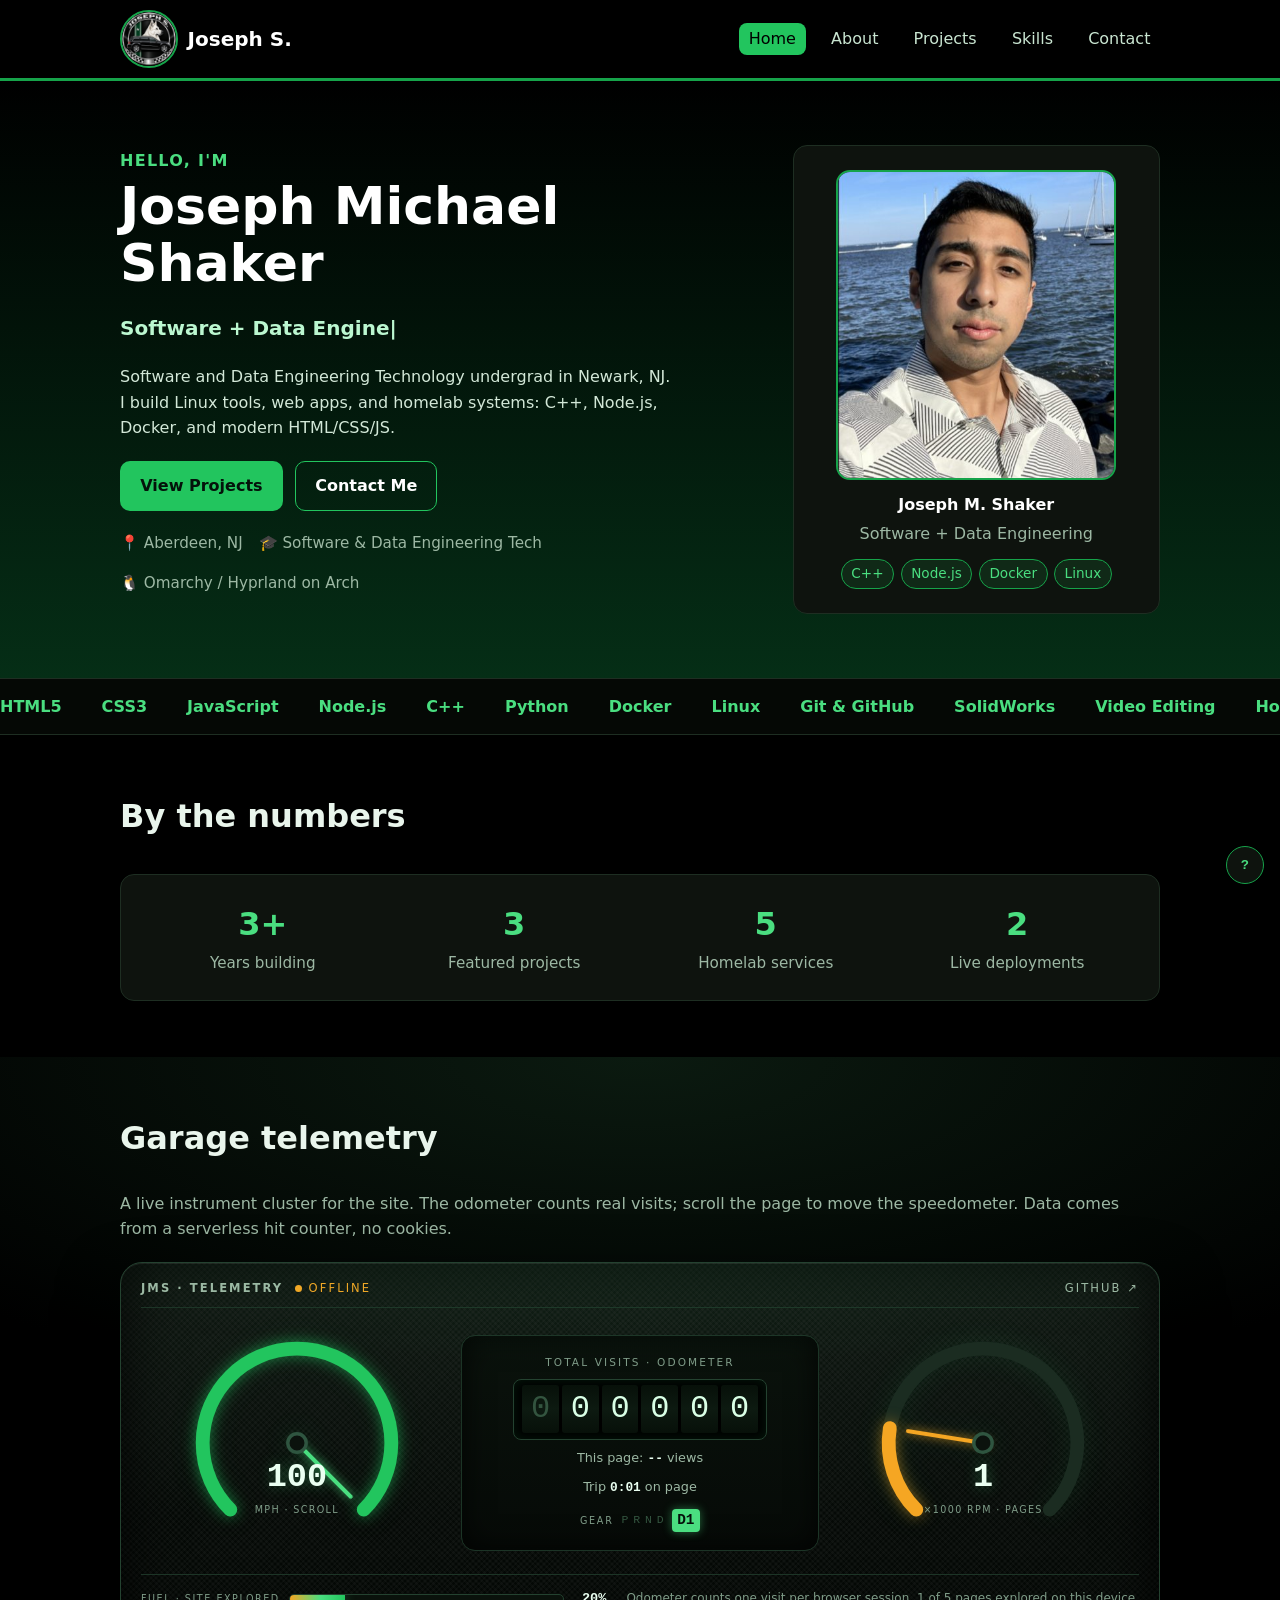
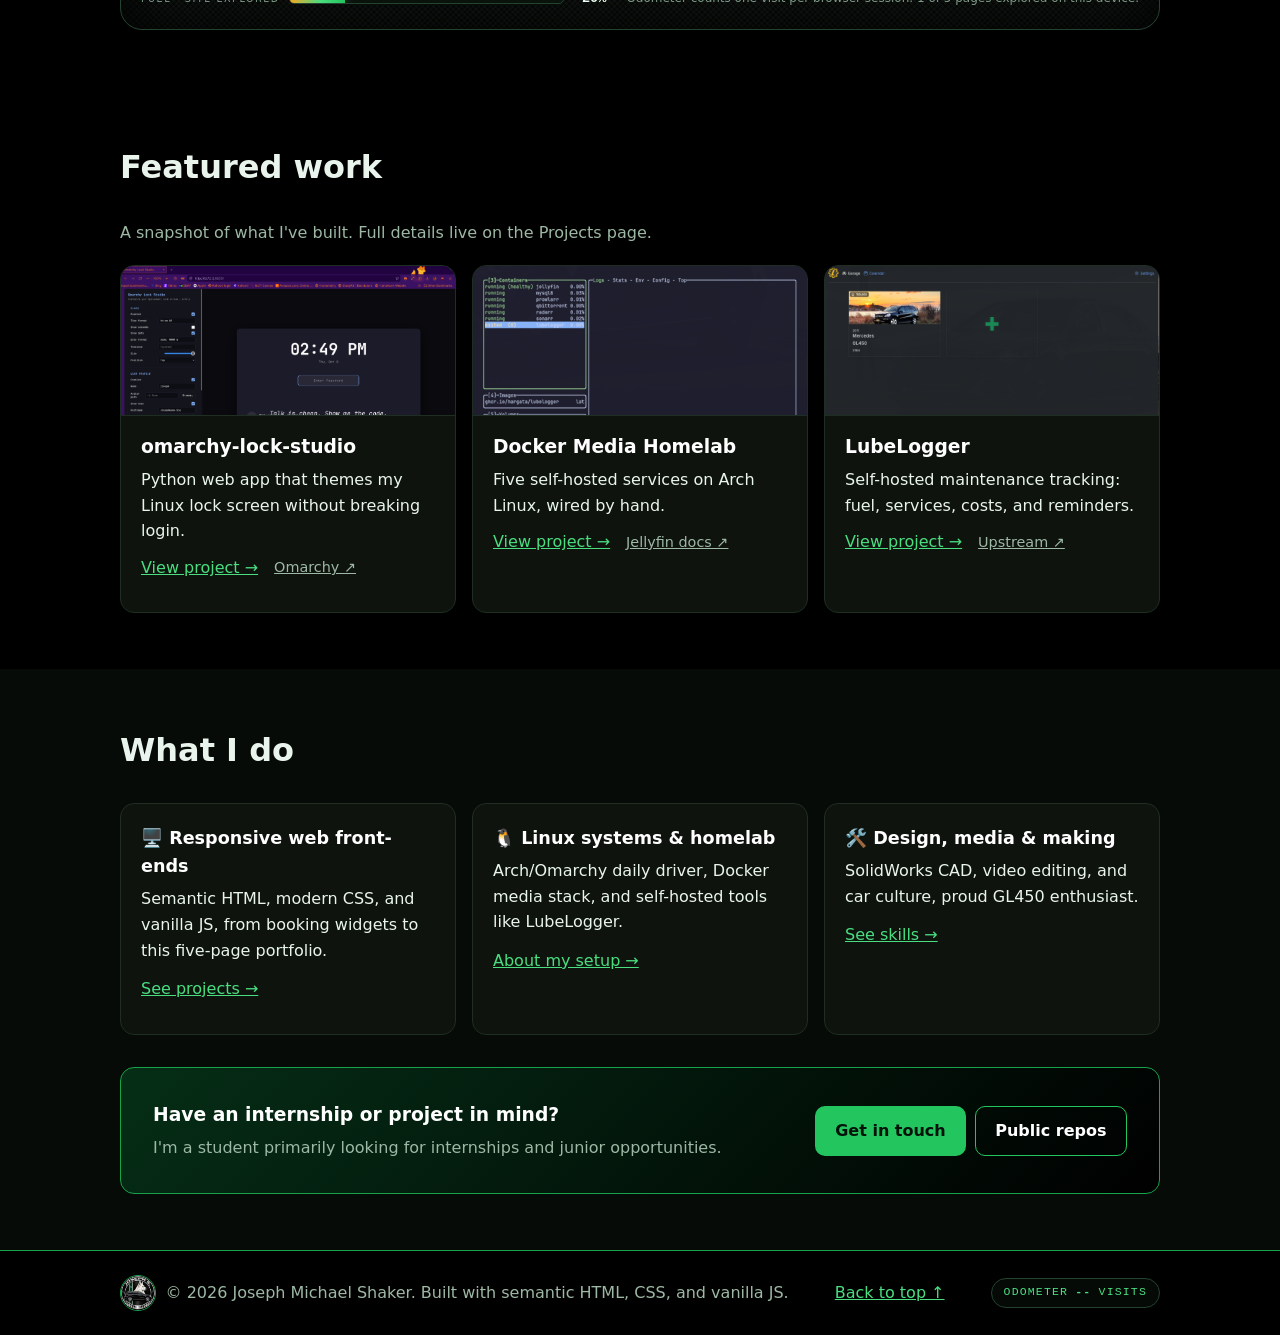
==== index.html @ 57117387 "Add car-style visit telemetry, social cards, and real project links" ====
<!DOCTYPE html>
<html lang="en">
<head>
  <meta charset="UTF-8" />
  <meta name="viewport" content="width=device-width, initial-scale=1.0" />
  <meta name="description" content="Joseph Michael Shaker, Software and Data Engineering Technology student. Portfolio of projects, skills, and experience." />
  <title>Joseph Michael Shaker | Software & Data Engineering</title>
  <link rel="icon" href="assets/logo.png" />
  <link rel="canonical" href="https://fiercejojo88862.github.io/Personal-Portfolio-Website/" />
  <meta name="theme-color" content="#000000" />
  <meta property="og:type" content="website" />
  <meta property="og:site_name" content="Joseph Michael Shaker" />
  <meta property="og:title" content="Joseph Michael Shaker | Software &amp; Data Engineering" />
  <meta property="og:description" content="Software and Data Engineering student in Newark, NJ building Linux tools, web apps, and Docker homelab systems." />
  <meta property="og:url" content="https://fiercejojo88862.github.io/Personal-Portfolio-Website/" />
  <meta property="og:image" content="https://fiercejojo88862.github.io/Personal-Portfolio-Website/assets/og-cover.png" />
  <meta property="og:image:width" content="1200" />
  <meta property="og:image:height" content="630" />
  <meta property="og:image:alt" content="Joseph Michael Shaker, Software and Data Engineering" />
  <meta name="twitter:card" content="summary_large_image" />
  <meta name="twitter:title" content="Joseph Michael Shaker | Software &amp; Data Engineering" />
  <meta name="twitter:description" content="Software and Data Engineering student in Newark, NJ building Linux tools, web apps, and Docker homelab systems." />
  <meta name="twitter:image" content="https://fiercejojo88862.github.io/Personal-Portfolio-Website/assets/og-cover.png" />
  <link rel="stylesheet" href="styles.css" />
  <script type="application/ld+json">
  {
    "@context": "https://schema.org",
    "@type": "Person",
    "name": "Joseph Michael Shaker",
    "url": "https://fiercejojo88862.github.io/Personal-Portfolio-Website/",
    "image": "https://fiercejojo88862.github.io/Personal-Portfolio-Website/assets/headshot.jpg",
    "jobTitle": "Software and Data Engineering Technology Student",
    "description": "Software and Data Engineering Technology undergraduate building Linux tools, web apps, and self-hosted systems.",
    "address": {"@type": "PostalAddress", "addressLocality": "Aberdeen", "addressRegion": "NJ", "addressCountry": "US"},
    "alumniOf": {"@type": "CollegeOrUniversity", "name": "New Jersey Institute of Technology"},
    "knowsAbout": ["C++", "Python", "Node.js", "Docker", "Linux", "HTML", "CSS", "JavaScript", "SolidWorks"],
    "sameAs": [
      "https://github.com/Fiercejojo88862",
      "https://www.linkedin.com/in/joseph-shaker-548a49247"
    ]
  }
  </script>
</head>
<body id="top" data-page="home">
  <a class="skip-link" href="#main">Skip to main content</a>

  <header class="site-header">
    <div class="container header-inner">
      <a class="brand" href="index.html" aria-label="Joseph Shaker home"><img class="logo" src="assets/logo.png" alt="Joseph S. logo" width="512" height="512" /><span>Joseph S.</span></a>
      <nav class="site-nav" id="site-nav" aria-label="Primary">
        <ul>
          <li><a href="index.html" class="nav-link active">Home</a></li>
          <li><a href="about.html" class="nav-link">About</a></li>
          <li><a href="projects.html" class="nav-link">Projects</a></li>
          <li><a href="skills.html" class="nav-link">Skills</a></li>
          <li><a href="contact.html" class="nav-link">Contact</a></li>
        </ul>
      </nav>
      <button class="nav-toggle" id="nav-toggle" aria-expanded="false" aria-controls="site-nav" aria-label="Toggle navigation menu">
        <span></span><span></span><span></span>
      </button>
    </div>
  </header>

  <main id="main">
    <section id="home" class="hero" aria-labelledby="hero-heading">
      <div class="container hero-grid">
        <div class="hero-text">
          <p class="eyebrow">Hello, I'm</p>
          <h1 id="hero-heading">Joseph Michael Shaker</h1>
          <p class="subtitle"><span id="typed" aria-live="polite"></span><span class="caret" aria-hidden="true">|</span></p>
          <p class="lede">Software and Data Engineering Technology undergrad in Newark, NJ. I build Linux tools, web apps, and homelab systems: C++, Node.js, Docker, and modern HTML/CSS/JS.</p>
          <div class="hero-actions">
            <a class="btn btn-primary" href="projects.html">View Projects</a>
            <a class="btn btn-ghost" href="contact.html">Contact Me</a>
          </div>
          <ul class="hero-meta">
            <li>📍 Aberdeen, NJ</li>
            <li>🎓 Software &amp; Data Engineering Tech</li>
            <li>🐧 Omarchy / Hyprland on Arch</li>
          </ul>
        </div>
        <div class="hero-card" data-parallax="-0.05">
          <img class="headshot" data-scrub-scale src="assets/headshot.jpg" alt="Headshot photo of Joseph Michael Shaker" width="422" height="467" loading="eager" />
          <p class="hero-card-name">Joseph M. Shaker</p>
          <p class="hero-card-role">Software + Data Engineering</p>
          <div class="hero-card-tags">
            <span>C++</span><span>Node.js</span><span>Docker</span><span>Linux</span>
          </div>
        </div>
      </div>
    </section>

    <div class="ticker" aria-hidden="true">
      <div class="ticker-track">
        <span>HTML5</span><span>CSS3</span><span>JavaScript</span><span>Node.js</span><span>C++</span><span>Python</span><span>Docker</span><span>Linux</span><span>Git &amp; GitHub</span><span>SolidWorks</span><span>Video Editing</span><span>Homelab</span>
        <span>HTML5</span><span>CSS3</span><span>JavaScript</span><span>Node.js</span><span>C++</span><span>Python</span><span>Docker</span><span>Linux</span><span>Git &amp; GitHub</span><span>SolidWorks</span><span>Video Editing</span><span>Homelab</span>
      </div>
    </div>

    <section class="section" aria-labelledby="numbers-heading">
      <div class="container">
        <h2 id="numbers-heading">By the numbers</h2>
        <div class="stats-band">
          <div class="stat"><b data-count="3" data-suffix="+">3+</b><span>Years building</span></div>
          <div class="stat"><b data-count="3">3</b><span>Featured projects</span></div>
          <div class="stat"><b data-count="5">5</b><span>Homelab services</span></div>
          <div class="stat"><b data-count="2">2</b><span>Live deployments</span></div>
        </div>
      </div>
    </section>

    <section class="section telemetry-section" id="telemetry" aria-labelledby="telemetry-heading">
      <div class="container">
        <h2 id="telemetry-heading">Garage telemetry</h2>
        <p class="section-sub">A live instrument cluster for the site. The odometer counts real visits; scroll the page to move the speedometer. Data comes from a serverless hit counter, no cookies.</p>

        <div class="dash" role="group" aria-label="Site visit statistics">
          <div class="dash-head">
            <span class="dash-brand">JMS · TELEMETRY</span>
            <span class="dash-status" id="dash-status">LIVE</span>
            <a class="dash-link" href="https://github.com/Fiercejojo88862" rel="noopener">GitHub ↗</a>
          </div>

          <div class="dash-grid">
            <div class="gauge-box">
              <svg class="gauge" viewBox="0 0 200 200" aria-hidden="true" focusable="false">
                <path class="gauge-track" d="M42 158 A82 82 0 1 1 158 158" />
                <path class="gauge-fill" id="speed-fill" d="M42 158 A82 82 0 1 1 158 158" />
                <g class="gauge-needle" id="speed-needle">
                  <line x1="100" y1="104" x2="100" y2="34" />
                  <circle cx="100" cy="100" r="8" />
                </g>
              </svg>
              <div class="gauge-readout"><b id="speed-val">0</b><span>MPH · SCROLL</span></div>
            </div>

            <div class="odo-panel">
              <p class="odo-label">Total visits · odometer</p>
              <div class="odometer" id="odo-total" aria-live="polite" aria-atomic="true">
                <span class="odo-wheel"><span>0</span><span>1</span><span>2</span><span>3</span><span>4</span><span>5</span><span>6</span><span>7</span><span>8</span><span>9</span></span>
              </div>
              <p class="odo-sub">This page: <b id="odo-page">--</b> views</p>
              <p class="odo-sub">Trip <b id="dash-trip">0:00</b> on page</p>
              <div class="gear-box" aria-label="Current page gear">
                <span class="gear-label">GEAR</span>
                <span class="gear-track"><span>P</span><span>R</span><span>N</span><span>D</span></span>
                <b class="gear-value" id="dash-gear">D1</b>
              </div>
            </div>

            <div class="gauge-box">
              <svg class="gauge" viewBox="0 0 200 200" aria-hidden="true" focusable="false">
                <path class="gauge-track" d="M42 158 A82 82 0 1 1 158 158" />
                <path class="gauge-fill gauge-fill-amber" id="tach-fill" d="M42 158 A82 82 0 1 1 158 158" />
                <g class="gauge-needle gauge-needle-amber" id="tach-needle">
                  <line x1="100" y1="104" x2="100" y2="34" />
                  <circle cx="100" cy="100" r="8" />
                </g>
              </svg>
              <div class="gauge-readout"><b id="tach-val">1</b><span>×1000 RPM · PAGES</span></div>
            </div>
          </div>

          <div class="dash-foot">
            <div class="fuel">
              <span class="fuel-label">FUEL · SITE EXPLORED</span>
              <div class="fuel-track"><div class="fuel-bar" id="fuel-bar"></div></div>
              <b id="fuel-val">0%</b>
            </div>
            <p class="dash-note">Odometer counts one visit per browser session. <span id="dash-pages-seen">0</span> of 5 pages explored on this device.</p>
          </div>
        </div>
      </div>
    </section>

    <section class="section" aria-labelledby="featured-heading">
      <div class="container">
        <h2 id="featured-heading">Featured work</h2>
        <p class="section-sub">A snapshot of what I've built. Full details live on the Projects page.</p>
        <div class="feature-grid">
          <article class="feature-card">
            <img data-scrub-scale src="assets/lock-studio.png" alt="omarchy lock screen customizer app" loading="lazy" />
            <div>
              <h3>omarchy-lock-studio</h3>
              <p>Python web app that themes my Linux lock screen without breaking login.</p>
              <p class="card-links"><a href="project-lock-studio.html">View project →</a><a href="https://github.com/basecamp/omarchy" rel="noopener">Omarchy ↗</a></p>
            </div>
          </article>
          <article class="feature-card">
            <img data-scrub-scale src="assets/homelab.png" alt="Docker homelab containers dashboard" loading="lazy" />
            <div>
              <h3>Docker Media Homelab</h3>
              <p>Five self-hosted services on Arch Linux, wired by hand.</p>
              <p class="card-links"><a href="project-homelab.html">View project →</a><a href="https://jellyfin.org/docs/" rel="noopener">Jellyfin docs ↗</a></p>
            </div>
          </article>
          <article class="feature-card">
            <img data-scrub-scale src="assets/lubelogger.png" alt="LubeLogger garage with 2011 Mercedes GL450" loading="lazy" />
            <div>
              <h3>LubeLogger</h3>
              <p>Self-hosted maintenance tracking: fuel, services, costs, and reminders.</p>
              <p class="card-links"><a href="project-lubelogger.html">View project →</a><a href="https://github.com/hargata/lubelog" rel="noopener">Upstream ↗</a></p>
            </div>
          </article>
        </div>
      </div>
    </section>

    <section class="section section-alt" aria-labelledby="ido-heading">
      <div class="container">
        <h2 id="ido-heading">What I do</h2>
        <div class="card-grid">
          <div class="mini-card">
            <h3>🖥️ Responsive web front-ends</h3>
            <p>Semantic HTML, modern CSS, and vanilla JS, from booking widgets to this five-page portfolio.</p>
            <p><a href="projects.html">See projects →</a></p>
          </div>
          <div class="mini-card">
            <h3>🐧 Linux systems &amp; homelab</h3>
            <p>Arch/Omarchy daily driver, Docker media stack, and self-hosted tools like LubeLogger.</p>
            <p><a href="about.html">About my setup →</a></p>
          </div>
          <div class="mini-card">
            <h3>🛠️ Design, media &amp; making</h3>
            <p>SolidWorks CAD, video editing, and car culture, proud GL450 enthusiast.</p>
            <p><a href="skills.html">See skills →</a></p>
          </div>
        </div>
        <div class="cta-banner">
          <div>
            <h3>Have an internship or project in mind?</h3>
            <p>I'm a student primarily looking for internships and junior opportunities.</p>
          </div>
          <div class="cta-actions">
            <a class="btn btn-primary" href="contact.html">Get in touch</a>
            <a class="btn btn-ghost" href="projects.html#github-heading">Public repos</a>
          </div>
        </div>
      </div>
    </section>
  </main>

  <footer class="site-footer">
    <div class="container footer-inner">
      <p class="footer-brand"><img class="footer-logo" src="assets/logo.png" alt="Joseph S. logo" width="512" height="512" /><span>© <span id="year"></span> Joseph Michael Shaker. Built with semantic HTML, CSS, and vanilla JS.</span></p>
      <p class="footer-links"><a href="#top">Back to top ↑</a></p>
      <p class="visit-chip-wrap"><a class="visit-chip" href="index.html#telemetry" aria-label="Site odometer: total visits">ODOMETER <b data-visit-total>--</b> VISITS</a></p>
    </div>
  </footer>

  <script src="script.js" defer></script>
</body>
</html>
---- styles.css ----
:root {
  --bg: #000000;
  --bg2: #070b07;
  --card: #0e130e;
  --text: #e9f5ec;
  --muted: #9db8a4;
  --accent: #22c55e;
  --accent-dark: #16a34a;
  --accent-bright: #4ade80;
  --border: #1e2e22;
  --radius: 14px;
  --max: 1080px;
}
* { box-sizing: border-box; }
html { scroll-behavior: smooth; }
body {
  margin: 0;
  font-family: system-ui, -apple-system, "Segoe UI", Roboto, Arial, sans-serif;
  color: var(--text);
  background: #000;
  line-height: 1.6;
}
a { color: var(--accent-bright); }
.container { max-width: var(--max); margin: 0 auto; padding: 0 1.25rem; }
.skip-link {
  position: absolute; left: -9999px; top: 0;
  background: #000; color: #fff; padding: .5rem 1rem; z-index: 100;
}
.skip-link:focus { left: 0; }

/* Header */
.site-header {
  position: sticky; top: 0; z-index: 50;
  background: rgba(0,0,0,.96); color: #fff;
  border-bottom: 3px solid var(--accent-dark);
}
.header-inner { display: flex; align-items: center; justify-content: space-between; height: 78px; transition: height .4s cubic-bezier(.16,1,.3,1); }
.site-header.scrolled .header-inner { height: 58px; }
.site-header.scrolled { background: rgba(0,0,0,.85); backdrop-filter: blur(12px); -webkit-backdrop-filter: blur(12px); box-shadow: 0 8px 30px rgba(0,0,0,.5); }
.site-header.scrolled .logo { width: 42px; height: 42px; }
.logo { transition: width .4s cubic-bezier(.16,1,.3,1), height .4s cubic-bezier(.16,1,.3,1); }
.brand { color: #fff; font-weight: 800; font-size: 1.25rem; text-decoration: none; display: inline-flex; align-items: center; gap: .6rem; }
.logo { width: 58px; height: 58px; border-radius: 50%; object-fit: cover; border: 2px solid var(--accent-dark); display: block; }
.brand-dot { color: var(--accent-bright); }
.site-nav ul { display: flex; gap: 1rem; list-style: none; margin: 0; padding: 0; }
.nav-link { color: #c9e5d1; text-decoration: none; padding: .4rem .6rem; border-radius: 8px; }
.nav-link:hover, .nav-link:focus-visible, .nav-link.active { color: #000; background: var(--accent); outline: 2px solid transparent; }
.nav-toggle { display: none; background: none; border: 1px solid var(--accent-dark); border-radius: 8px; padding: .5rem; cursor: pointer; }
.nav-toggle span { display: block; width: 22px; height: 2px; background: var(--accent-bright); margin: 5px 0; }

/* Hero */
.hero { background: linear-gradient(180deg, #000000, #052e16); color: #fff; padding: 4rem 0; }
.hero-grid { display: grid; grid-template-columns: 1.4fr .8fr; gap: 2rem; align-items: center; }
.eyebrow { color: var(--accent-bright); margin: 0; font-weight: 700; letter-spacing: .08em; text-transform: uppercase; }
.hero h1 { font-size: clamp(2rem, 5vw, 3.25rem); margin: .25rem 0; line-height: 1.1; color: #fff; }
.subtitle { font-size: 1.25rem; min-height: 2rem; color: #bbf7d0; font-weight: 600; }
.caret { animation: blink 1s steps(1) infinite; }
@keyframes blink { 50% { opacity: 0; } }
.lede { color: #d3e8d8; max-width: 55ch; }
.hero-actions { display: flex; gap: .75rem; margin: 1.25rem 0; flex-wrap: wrap; }
.btn { display: inline-block; padding: .7rem 1.2rem; border-radius: 10px; text-decoration: none; font-weight: 700; border: 1px solid transparent; cursor: pointer; transition: transform .3s cubic-bezier(.16,1,.3,1), background .2s; will-change: transform; }
.btn-primary { background: var(--accent); color: #04120a; }
.btn-primary:hover, .btn-primary:focus-visible { background: var(--accent-bright); }
.btn-ghost { border-color: var(--accent); color: #fff; }
.btn-ghost:hover { background: rgba(34,197,94,.15); }
.hero-meta { display: flex; gap: 1rem; flex-wrap: wrap; list-style: none; padding: 0; color: #9db8a4; font-size: .95rem; }
.hero-card { background: var(--card); color: var(--text); border: 1px solid var(--border); border-radius: var(--radius); padding: 1.5rem; text-align: center; }
.headshot { width: 100%; max-width: 280px; height: auto; aspect-ratio: 422/467; object-fit: cover; object-position: center 20%; border-radius: var(--radius); border: 2px solid var(--accent-dark); display: block; margin: 0 auto; }
.hero-card-name { color: #fff; font-weight: 800; margin: .75rem 0 0; }
.hero-card-role { color: var(--muted); margin: .25rem 0 .75rem; }
.hero-card-tags { display: flex; gap: .4rem; justify-content: center; flex-wrap: wrap; }
.hero-card-tags span { background: rgba(34,197,94,.12); border: 1px solid var(--accent-dark); color: var(--accent-bright); padding: .2rem .6rem; border-radius: 999px; font-size: .85rem; }

/* Sections */
.section { padding: 3.5rem 0; }
.section-alt { background: var(--bg2); }
.section-sub { color: var(--muted); }
.two-col { display: grid; grid-template-columns: 1.4fr .8fr; gap: 2rem; }
h2 { font-size: 2rem; margin-top: 0; }
.mt { margin-top: 2.5rem; }
.info-card, .skill-group, .contact-form { background: var(--card); border: 1px solid var(--border); border-radius: var(--radius); padding: 1.25rem; }
.timeline { display: grid; gap: .6rem; margin-top: 1rem; }
.timeline-item { border-left: 3px solid var(--accent); padding-left: .75rem; }
.timeline-item span { font-weight: 800; margin-right: .5rem; }

/* Carousel */
.carousel { overflow: hidden; border-radius: var(--radius); }
.carousel-track { display: flex; transition: transform .4s ease; }
.carousel-slide { min-width: 100%; }
.project-card { background: var(--card); border: 1px solid var(--border); border-radius: var(--radius); overflow: hidden; margin-right: 1rem; }
.project-card img { width: 100%; height: auto; display: block; background: #000; border-bottom: 1px solid var(--border); }
.project-body { padding: 1.25rem; }
.project-body h3 { color: #fff; }
.stack { color: var(--muted); font-size: .95rem; }
.carousel-controls { display: flex; align-items: center; justify-content: space-between; gap: 1rem; margin-top: .75rem; }
.carousel-controls button { padding: .6rem 1rem; border-radius: 10px; border: 1px solid var(--accent-dark); background: var(--card); color: var(--accent-bright); cursor: pointer; font-weight: 700; }
.dots { display: flex; gap: .4rem; }
.dots button { width: 12px; height: 12px; border-radius: 50%; padding: 0; background: #24402c; border: none; }
.dots button[aria-selected="true"] { background: var(--accent); }
.project-grid-fallback { margin-top: 1rem; }
.small-note { color: var(--muted); font-size: .9rem; }

/* Skills */
.skills-grid { display: grid; grid-template-columns: repeat(3, 1fr); gap: 1rem; }
.skill-list { list-style: none; padding: 0; margin: 0; display: grid; gap: .75rem; }
.bar { background: #16241a; border-radius: 999px; height: 10px; overflow: hidden; }
.bar i { display: block; height: 100%; width: 0; background: linear-gradient(90deg, var(--accent-dark), var(--accent-bright)); border-radius: 999px; transition: width 1.4s cubic-bezier(.16,1,.3,1); }
.skill-list li.visible .bar i { width: var(--w); }
.chips { list-style: none; padding: 0; display: flex; flex-wrap: wrap; gap: .5rem; }
.chips li { background: rgba(34,197,94,.12); border: 1px solid var(--accent-dark); color: #d3f5dc; border-radius: 999px; padding: .3rem .7rem; font-size: .92rem; }
.checklist { padding-left: 1.2rem; }

/* Contact */
.contact-list { list-style: none; padding: 0; }
.contact-side { margin-top: 1.75rem; }
.contact-side ul { padding-left: 1.1rem; margin: .5rem 0 .8rem; color: var(--text); }
.contact-side li { margin-bottom: .35rem; }
.contact-side p { margin: 0; font-size: .92rem; }
.field { display: grid; gap: .3rem; margin-bottom: 1rem; }
label { font-weight: 700; }
input, textarea { padding: .7rem; border-radius: 10px; border: 1px solid var(--accent-dark); background: #000; color: var(--text); font: inherit; }
input:focus-visible, textarea:focus-visible, a:focus-visible, button:focus-visible { outline: 3px solid var(--accent-bright); outline-offset: 2px; }
.error { color: #f87171; min-height: 1.1em; }
#form-status { font-weight: 700; }

/* Reveal animation (Apple-style ease-out-expo) */
section { opacity: 1; }
.reveal { opacity: 0; transform: translateY(32px) scale(.985); transition: opacity .8s cubic-bezier(.16,1,.3,1), transform .8s cubic-bezier(.16,1,.3,1); will-change: opacity, transform; }
.reveal.visible { opacity: 1; transform: none; }
/* Scroll zoom on imagery */
.project-card img, .headshot, .heading-logo { transition: transform .9s cubic-bezier(.16,1,.3,1); }
.project-card:hover img { transform: scale(1.025); }
/* Hero entrance: staggered rise on load */
.hero-text > * { animation: rise .9s cubic-bezier(.16,1,.3,1) both; }
.hero-text > *:nth-child(2) { animation-delay: .08s; }
.hero-text > *:nth-child(3) { animation-delay: .16s; }
.hero-text > *:nth-child(4) { animation-delay: .24s; }
.hero-text > *:nth-child(5) { animation-delay: .32s; }
.hero-text > *:nth-child(6) { animation-delay: .4s; }
.hero-card { animation: rise 1s cubic-bezier(.16,1,.3,1) .2s both; }
@keyframes rise { from { opacity: 0; transform: translateY(28px); } }

/* Parallax targets */
[data-parallax] { will-change: transform; }
/* Scroll progress bar (injected by script.js) */
.scroll-progress { position: fixed; top: 0; left: 0; height: 3px; width: 0; z-index: 100; background: linear-gradient(90deg, var(--accent-dark), var(--accent-bright)); box-shadow: 0 0 12px rgba(34,197,94,.7); }
@media (prefers-reduced-motion: reduce) {
  html { scroll-behavior: auto; }
  .reveal { opacity: 1; transform: none; transition: none; }
  .skill-list .bar i { width: var(--w); transition: none; }
  .hero-text > *, .hero-card { animation: none; }
  .ticker-track { animation: none; }
  .caret { animation: none; }
}

/* Footer */
.site-footer { background: #000; color: #9db8a4; padding: 1.5rem 0; border-top: 1px solid var(--accent-dark); }
.footer-inner { display: flex; justify-content: space-between; align-items: center; gap: 1rem; flex-wrap: wrap; }
.footer-inner p { margin: 0; }
.footer-brand { display: flex; align-items: center; gap: .6rem; }
.footer-logo { width: 36px; height: 36px; border-radius: 50%; object-fit: cover; border: 1px solid var(--accent-dark); flex: none; }
.site-footer a { color: var(--accent-bright); }

/* Heading with logo (contact page) */
.heading-row { display: flex; align-items: center; gap: .8rem; }
.heading-row h2 { margin: 0; }
.heading-logo { width: 54px; height: 54px; border-radius: 50%; object-fit: cover; border: 2px solid var(--accent-dark); }

/* Stats band */
.stats-band { background: var(--card); border: 1px solid var(--border); border-radius: var(--radius); display: grid; grid-template-columns: repeat(4, 1fr); gap: 1rem; padding: 1.5rem; margin-top: 2rem; text-align: center; }
.stat b { display: block; font-size: 2rem; color: var(--accent-bright); }
.stat span { color: var(--muted); font-size: .95rem; }
/* Card grids + CTA */
.card-grid { display: grid; grid-template-columns: repeat(3, 1fr); gap: 1rem; margin-top: 1.25rem; }
.mini-card { background: var(--card); border: 1px solid var(--border); border-radius: var(--radius); padding: 1.25rem; }
.mini-card h3 { margin: 0 0 .4rem; color: #fff; font-size: 1.1rem; }
.mini-card p { margin: 0 0 .8rem; color: var(--text); }
.cta-banner { margin-top: 2rem; background: linear-gradient(135deg, #052e16, #000); border: 1px solid var(--accent-dark); border-radius: var(--radius); padding: 2rem; display: flex; justify-content: space-between; align-items: center; gap: 1rem; flex-wrap: wrap; }
.cta-banner h2, .cta-banner h3 { margin: 0 0 .3rem; color: #fff; }
.cta-banner p { margin: 0; color: var(--muted); }
/* Project highlights */
.highlights { padding-left: 1.2rem; margin: .5rem 0 .8rem; }
.highlights li { margin: .25rem 0; }
/* Tech ticker */
.ticker { overflow: hidden; border-top: 1px solid var(--border); border-bottom: 1px solid var(--border); background: #050805; padding: .9rem 0; }
.ticker-track { display: flex; gap: 2.5rem; width: max-content; animation: ticker 28s linear infinite; }
.ticker-track span { color: var(--accent-bright); font-weight: 700; white-space: nowrap; }
@keyframes ticker { to { transform: translateX(-50%); } }
/* Feature cards with thumbnails */
.feature-grid { display: grid; grid-template-columns: repeat(3, 1fr); gap: 1rem; margin-top: 1.25rem; }
.feature-card { background: var(--card); border: 1px solid var(--border); border-radius: var(--radius); overflow: hidden; }
.feature-card img { width: 100%; height: 150px; object-fit: cover; object-position: top; display: block; border-bottom: 1px solid var(--border); }
.feature-card div { padding: 1rem 1.25rem 1.25rem; }
.feature-card h3 { margin: 0 0 .3rem; color: #fff; }
.feature-card p { margin: 0 0 .7rem; }
/* Numbered steps */
.steps { display: grid; grid-template-columns: repeat(4, 1fr); gap: 1rem; margin-top: 1.25rem; counter-reset: step; }
.steps-3 { grid-template-columns: repeat(3, 1fr); }
.step { background: var(--card); border: 1px solid var(--border); border-radius: var(--radius); padding: 1.25rem; counter-increment: step; }
.step h3 { margin: 0 0 .4rem; color: #fff; }
.step h3::before { content: counter(step, decimal-leading-zero); display: block; color: var(--accent-bright); font-size: .9rem; margin-bottom: .3rem; }
.step p { margin: 0; }
/* Story text */
.story p { font-size: 1.08rem; max-width: 70ch; }
/* Availability badge */
.badge { display: inline-block; background: rgba(34,197,94,.12); border: 1px solid var(--accent-dark); color: var(--accent-bright); border-radius: 999px; padding: .3rem .8rem; font-weight: 700; margin-bottom: .8rem; }
/* FAQ accordion */
.faq { margin-top: 2rem; }
.faq details { background: var(--card); border: 1px solid var(--border); border-radius: 10px; padding: .9rem 1rem; margin: .6rem 0; }
.faq summary { cursor: pointer; font-weight: 700; color: #fff; }
.faq details p { margin: .6rem 0 0; }

/* Spotlight glow following the cursor (JS sets --mx/--my) */
.mini-card, .feature-card, .skill-group, .info-card, .step, .project-body { position: relative; }
.mini-card::before, .feature-card::before, .skill-group::before, .info-card::before, .step::before {
  content: ""; position: absolute; inset: 0; border-radius: inherit; opacity: 0;
  transition: opacity .4s; pointer-events: none;
  background: radial-gradient(340px circle at var(--mx, 50%) var(--my, 50%), rgba(34,197,94,.13), transparent 65%);
}
.mini-card:hover::before, .feature-card:hover::before, .skill-group:hover::before,
.info-card:hover::before, .step:hover::before,
.mini-card:focus-within::before, .feature-card:focus-within::before {
  opacity: 1;
}

/* Keyboard shortcut helper */
.keys-hint { position: fixed; right: 1rem; bottom: 1rem; z-index: 90; width: 2.4rem; height: 2.4rem; border-radius: 50%; border: 1px solid var(--accent-dark); background: var(--card); color: var(--accent-bright); font-weight: 800; cursor: pointer; }
.keys-overlay { position: fixed; inset: 0; z-index: 95; display: grid; place-items: center; background: rgba(0,0,0,.72); }
.keys-overlay[hidden] { display: none; }
.keys-card { background: var(--card); border: 1px solid var(--accent-dark); border-radius: var(--radius); padding: 1.5rem 2rem; max-width: 22rem; }
.keys-card h2 { font-size: 1.2rem; margin: 0 0 .8rem; color: #fff; }
.keys-card ul { list-style: none; margin: 0; padding: 0; display: grid; gap: .5rem; }
kbd { background: #16241a; border: 1px solid var(--accent-dark); border-bottom-width: 2px; border-radius: 6px; padding: .1rem .45rem; font-family: inherit; color: var(--accent-bright); }

/* Homelab status board */
.status-list { list-style: none; margin: 1.25rem 0 0; padding: 0; display: grid; gap: .6rem; }
.status-list li { display: flex; align-items: center; gap: .7rem; background: var(--card); border: 1px solid var(--border); border-radius: 10px; padding: .7rem 1rem; }
.dot { width: 12px; height: 12px; border-radius: 50%; flex: none; background: var(--accent); box-shadow: 0 0 10px rgba(34,197,94,.8); }
.dot.amber { background: #f59e0b; box-shadow: 0 0 10px rgba(245,158,11,.8); }
.status-list b { color: #fff; }
.status-list small { color: var(--muted); margin-left: auto; text-align: right; }

/* Responsive */
@media (max-width: 860px) {
  .hero-grid, .two-col, .skills-grid, .card-grid, .feature-grid { grid-template-columns: 1fr; }
  .steps { grid-template-columns: repeat(2, 1fr); }
  .steps-3 { grid-template-columns: 1fr; }
  .stats-band { grid-template-columns: repeat(2, 1fr); }
  .nav-toggle { display: block; }
  .site-nav { display: none; position: absolute; top: 78px; left: 0; right: 0; background: #000; padding: 1rem; border-bottom: 1px solid var(--accent-dark); }
  .site-nav.open { display: block; }
  .site-nav ul { flex-direction: column; }
}
@media (max-width: 480px) {
  .hero { padding: 2.5rem 0; }
  h2 { font-size: 1.6rem; }
}

/* ============================================================
   Garage telemetry: car instrument cluster
   ============================================================ */
.telemetry-section { background: radial-gradient(120% 90% at 50% 0%, #0b1a10 0%, #000 62%); }
.dash {
  position: relative;
  margin-top: 1.25rem;
  padding: 1rem 1.25rem 1.25rem;
  border-radius: 22px;
  border: 1px solid #244230;
  background:
    repeating-linear-gradient(45deg, rgba(255,255,255,.022) 0 2px, transparent 2px 4px),
    repeating-linear-gradient(-45deg, rgba(255,255,255,.022) 0 2px, transparent 2px 4px),
    linear-gradient(180deg, #101a13, #050906 70%);
  box-shadow: inset 0 1px 0 rgba(255,255,255,.08), inset 0 0 60px rgba(0,0,0,.9), 0 24px 60px rgba(0,0,0,.65);
  overflow: hidden;
}
.dash::after {
  content: "";
  position: absolute; inset: 0;
  border-radius: inherit;
  pointer-events: none;
  background: radial-gradient(120% 80% at 50% -20%, rgba(74,222,128,.10), transparent 60%);
}
.dash-head {
  display: flex; align-items: center; gap: .75rem; flex-wrap: wrap;
  padding-bottom: .6rem; margin-bottom: .5rem;
  border-bottom: 1px solid #1c3426;
  font-size: .72rem; letter-spacing: .18em; text-transform: uppercase;
}
.dash-brand { color: #9db8a4; font-weight: 700; }
.dash-status { color: #4ade80; display: inline-flex; align-items: center; gap: .4rem; }
.dash-status::before {
  content: ""; width: 7px; height: 7px; border-radius: 50%;
  background: #22c55e; box-shadow: 0 0 10px #22c55e;
  animation: telemetry-pulse 2s ease-in-out infinite;
}
@keyframes telemetry-pulse { 50% { opacity: .35; } }
.dash-status.is-offline { color: #f5a623; }
.dash-status.is-offline::before { background: #f5a623; box-shadow: none; animation: none; }
.dash-link { margin-left: auto; color: #9db8a4; text-decoration: none; }
.dash-link:hover, .dash-link:focus-visible { color: #4ade80; }

.dash-grid {
  display: grid;
  grid-template-columns: 1fr 1.15fr 1fr;
  gap: .5rem;
  align-items: center;
  padding: .75rem 0 .25rem;
}
.gauge-box { position: relative; display: grid; place-items: center; }
.gauge { width: 100%; max-width: 230px; height: auto; overflow: visible; filter: drop-shadow(0 0 12px rgba(34,197,94,.10)); }
.gauge-track {
  fill: none; stroke: #1b2c21; stroke-width: 12;
  stroke-linecap: round;
}
.gauge-fill {
  fill: none; stroke: #22c55e; stroke-width: 12; stroke-linecap: round;
  stroke-dasharray: 386.4 515.2;
  stroke-dashoffset: 386.4;
  transition: stroke-dashoffset .25s linear;
  filter: drop-shadow(0 0 6px rgba(34,197,94,.55));
}
.gauge-fill-amber { stroke: #f5a623; filter: drop-shadow(0 0 6px rgba(245,166,35,.5)); }
.gauge-needle line {
  stroke: #4ade80; stroke-width: 3.5; stroke-linecap: round;
  filter: drop-shadow(0 0 4px rgba(74,222,128,.8));
}
.gauge-needle circle { fill: #0b120d; stroke: #2f5540; stroke-width: 3; }
.gauge-needle-amber line { stroke: #f5a623; filter: drop-shadow(0 0 4px rgba(245,166,35,.8)); }
.gauge-needle {
  transform: rotate(225deg);
  transform-origin: 100px 100px;
  transition: transform .35s cubic-bezier(.16,1,.3,1);
}
.gauge-readout {
  position: absolute; left: 50%; top: 58%; transform: translate(-50%, 0);
  text-align: center; pointer-events: none; width: 100%;
}
.gauge-readout b {
  display: block; font-family: ui-monospace, "SF Mono", Consolas, monospace;
  font-size: clamp(1.5rem, 3.4vw, 2.1rem); line-height: 1; color: #eafff1;
  text-shadow: 0 0 14px rgba(74,222,128,.35);
}
.gauge-readout span { font-size: .6rem; letter-spacing: .14em; color: #7f9c88; text-transform: uppercase; }

.odo-panel {
  text-align: center;
  padding: 1.1rem .9rem;
  border-radius: 14px;
  border: 1px solid #1c3426;
  background: linear-gradient(180deg, #0a120c, #060a07);
  box-shadow: inset 0 0 30px rgba(0,0,0,.8);
}
.odo-label { margin: 0 0 .5rem; font-size: .66rem; letter-spacing: .2em; text-transform: uppercase; color: #7f9c88; }
.odometer {
  display: inline-flex; gap: 3px; padding: .35rem .5rem;
  border-radius: 8px; background: #000;
  border: 1px solid #244230;
  box-shadow: inset 0 0 12px rgba(34,197,94,.12);
}
.odo-wheel {
  display: block; width: 1.15em; height: 1.5em; overflow: hidden;
  font-family: ui-monospace, "SF Mono", Consolas, monospace;
  font-size: clamp(1.35rem, 3.2vw, 2rem); line-height: 1.5em;
  color: #d9ffe6; text-align: center;
  border-radius: 3px;
  background: linear-gradient(180deg, #071009 0%, #0d1a11 50%, #071009 100%);
}
.odo-wheel > span {
  display: block; height: 1.5em;
  transition: transform .6s cubic-bezier(.16,1,.3,1);
}
.odo-wheel.is-leading > span { color: #33543f; }
.odo-sub { margin: .5rem 0 0; font-size: .8rem; color: #9db8a4; }
.odo-sub b { color: #eafff1; font-family: ui-monospace, Consolas, monospace; }

.gear-box { display: flex; align-items: center; justify-content: center; gap: .5rem; margin-top: .65rem; }
.gear-label { font-size: .6rem; letter-spacing: .18em; color: #7f9c88; }
.gear-track { display: inline-flex; gap: .3rem; }
.gear-track span {
  font-family: ui-monospace, Consolas, monospace; font-size: .72rem;
  color: #33543f;
}
.gear-value {
  font-family: ui-monospace, Consolas, monospace; font-size: .9rem;
  color: #04120a; background: #4ade80; border-radius: 4px;
  padding: 0 .35rem; box-shadow: 0 0 10px rgba(74,222,128,.45);
}

.dash-foot {
  display: flex; align-items: center; gap: 1.25rem; flex-wrap: wrap;
  margin-top: .75rem; padding-top: .8rem;
  border-top: 1px solid #1c3426;
}
.fuel { display: flex; align-items: center; gap: .6rem; flex: 1 1 260px; }
.fuel-label { font-size: .6rem; letter-spacing: .16em; color: #7f9c88; white-space: nowrap; }
.fuel-track {
  position: relative; flex: 1; height: 10px; border-radius: 6px;
  background: #0a120c; border: 1px solid #244230; overflow: hidden;
}
.fuel-bar {
  height: 100%; width: 0%;
  background: linear-gradient(90deg, #f5a623, #4ade80 55%, #22c55e);
  box-shadow: 0 0 12px rgba(74,222,128,.4);
  transition: width .6s cubic-bezier(.16,1,.3,1);
}
.fuel b { font-family: ui-monospace, Consolas, monospace; font-size: .85rem; color: #eafff1; min-width: 2.4em; text-align: right; }
.dash-note { margin: 0; font-size: .75rem; color: #7f9c88; }

.visit-chip {
  display: inline-flex; align-items: center; gap: .45rem;
  font-family: ui-monospace, Consolas, monospace; font-size: .72rem;
  letter-spacing: .1em; color: #9db8a4; text-decoration: none;
  border: 1px solid #244230; border-radius: 999px;
  padding: .3rem .75rem; background: #060a07;
}
.visit-chip b { color: #4ade80; }
.visit-chip:hover, .visit-chip:focus-visible { border-color: #22c55e; color: #eafff1; }
.footer-links { display: flex; align-items: center; gap: .75rem; flex-wrap: wrap; }

@media (max-width: 760px) {
  .dash-grid { grid-template-columns: 1fr 1fr; }
  .odo-panel { grid-column: 1 / -1; order: 3; }
  .gauge { max-width: 190px; }
}
@media (prefers-reduced-motion: reduce) {
  .gauge-needle, .gauge-fill, .odo-wheel > span, .fuel-bar { transition: none; }
  .dash-status::before { animation: none; }
}

/* Repo cards (Projects page) */
.repo-grid { display: grid; grid-template-columns: repeat(3, 1fr); gap: 1rem; margin-top: 1.25rem; }
.repo-card {
  display: block; text-decoration: none; color: var(--text);
  background: linear-gradient(180deg, #0c120d, #070b08);
  border: 1px solid var(--border); border-radius: var(--radius);
  padding: 1.15rem 1.2rem;
  transition: transform .3s cubic-bezier(.16,1,.3,1), border-color .2s, box-shadow .3s;
}
.repo-card h3 { margin: 0 0 .45rem; color: #fff; font-size: 1.05rem; display: flex; justify-content: space-between; gap: .5rem; }
.repo-card h3 span { color: var(--accent-bright); font-size: .95rem; }
.repo-card p { margin: 0 0 .75rem; color: var(--muted); font-size: .92rem; }
.repo-card .repo-meta {
  margin: 0; font-family: ui-monospace, Consolas, monospace;
  font-size: .74rem; color: var(--accent); letter-spacing: .02em;
}
.repo-card:hover, .repo-card:focus-visible {
  transform: translateY(-4px); border-color: var(--accent-dark);
  box-shadow: 0 16px 34px rgba(0,0,0,.5);
}
.repo-card-all { border-style: dashed; background: transparent; }

/* Project detail links */
.project-links { list-style: none; padding: 0; margin: .75rem 0; display: flex; flex-wrap: wrap; gap: .6rem 1rem; align-items: center; }
.project-links li { margin: 0; }
.project-links a:not(.btn) { color: var(--accent-bright); }

@media (max-width: 900px) { .repo-grid { grid-template-columns: repeat(2, 1fr); } }
@media (max-width: 620px) { .repo-grid { grid-template-columns: 1fr; } }

/* Card + CTA link rows */
.card-links { display: flex; gap: 1rem; flex-wrap: wrap; align-items: center; margin: 0; }
.card-links a + a { color: var(--muted); font-size: .9rem; }
.card-links a + a:hover, .card-links a + a:focus-visible { color: var(--accent-bright); }
.cta-actions { display: flex; gap: .6rem; flex-wrap: wrap; }
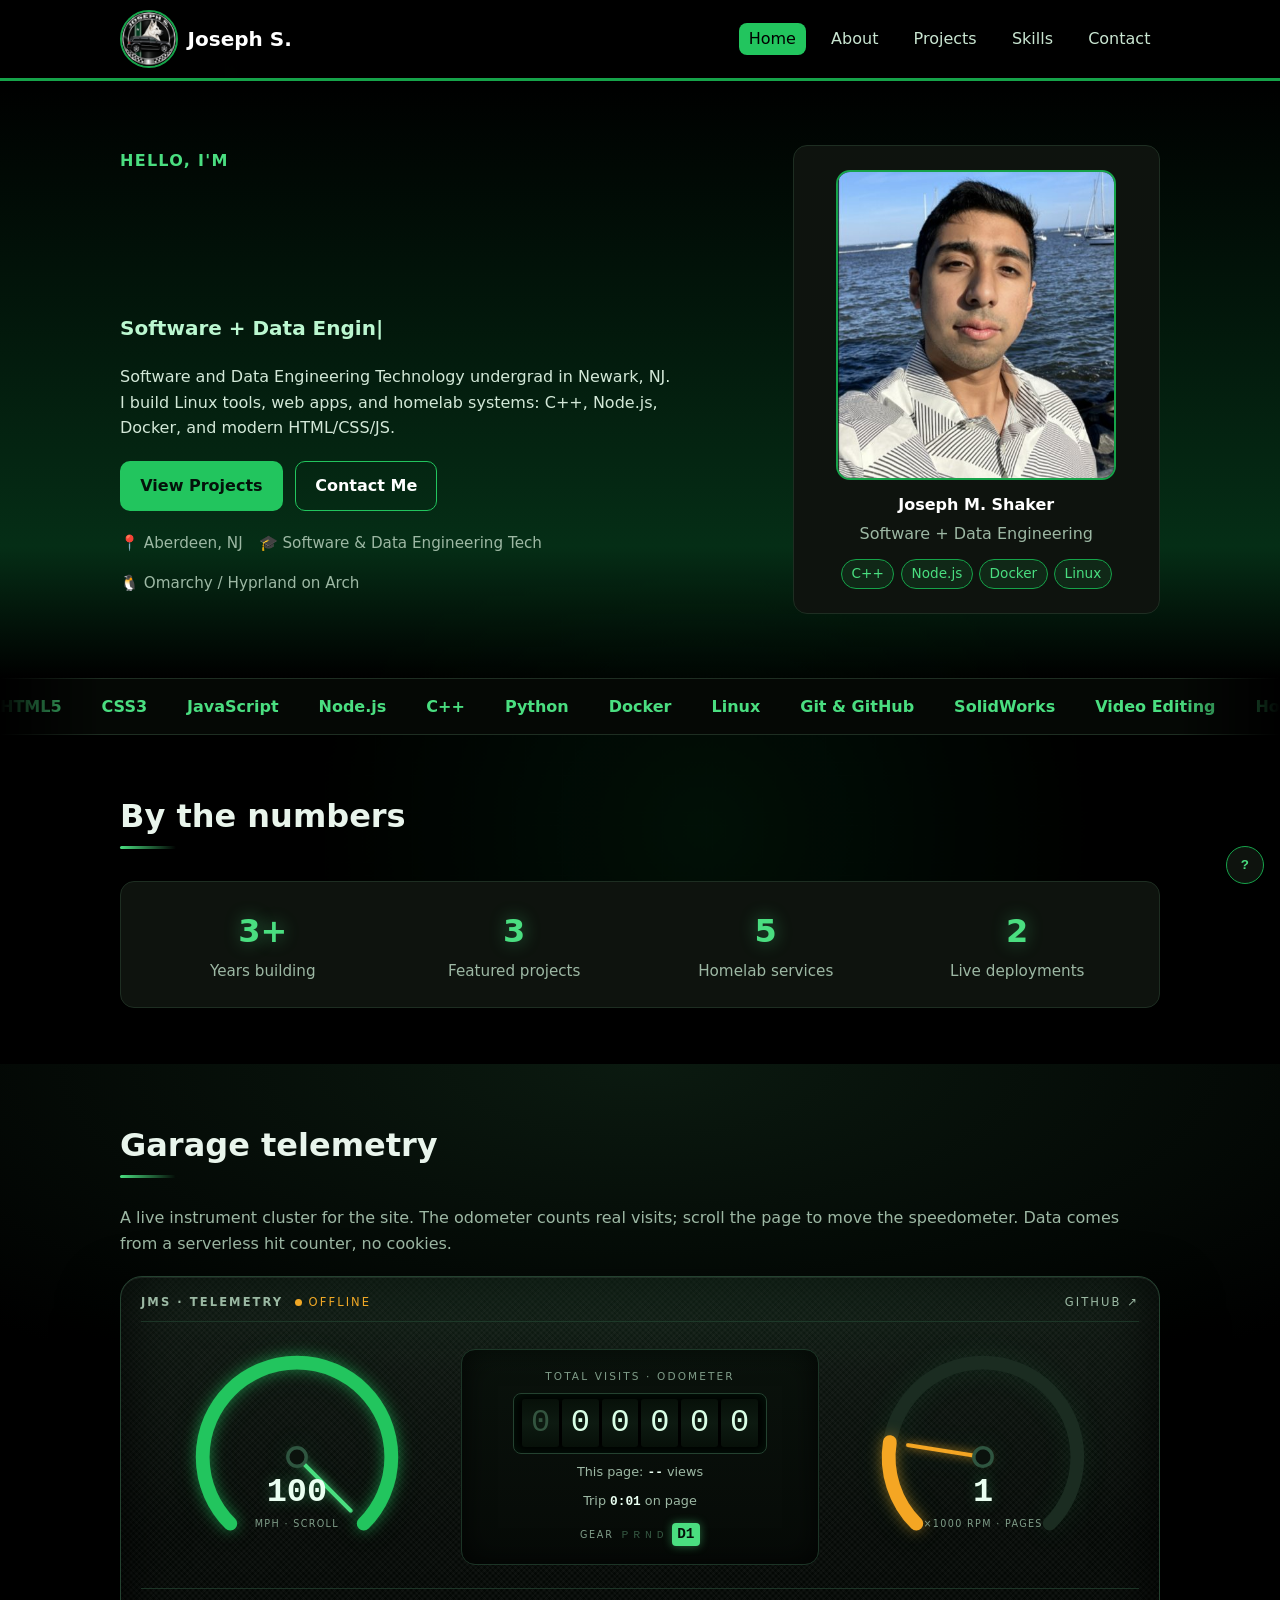
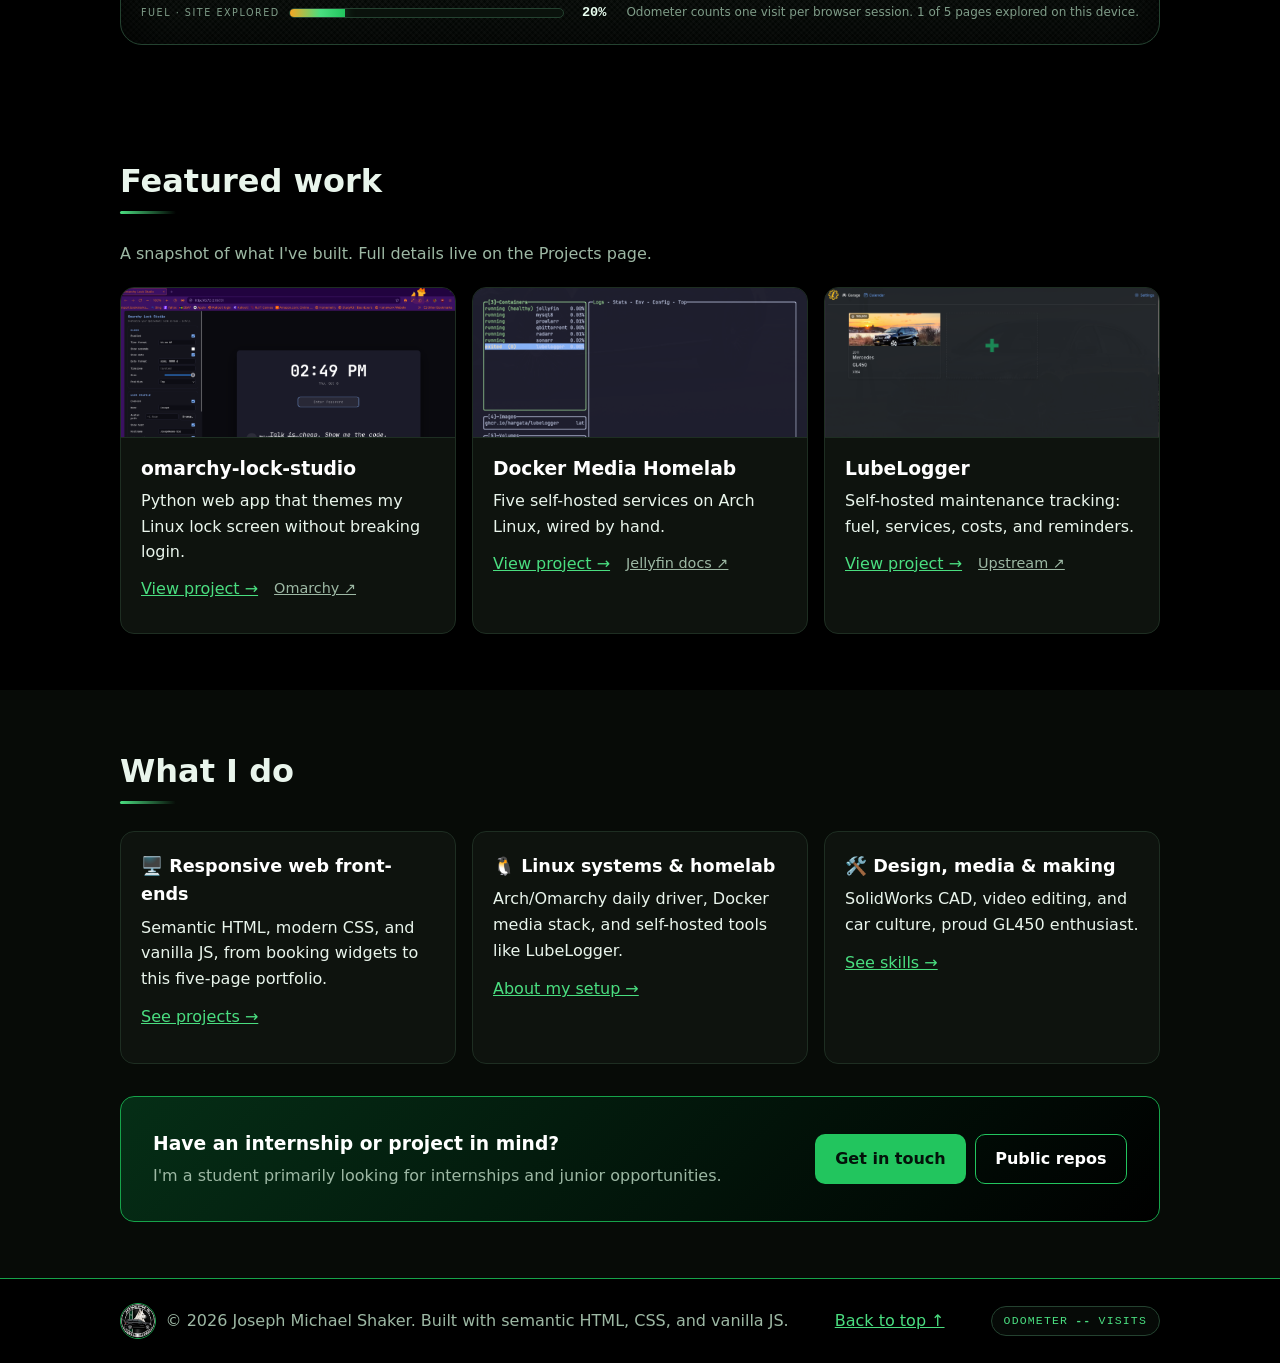
==== commit 032da6a1: "Add motion + effects layer: aurora, title sheen, word reveal, card tilt, cursor glow, stagger entran" ====
--- a/index.html
+++ b/index.html
@@ -22,6 +22,7 @@
   <meta name="twitter:description" content="Software and Data Engineering student in Newark, NJ building Linux tools, web apps, and Docker homelab systems." />
   <meta name="twitter:image" content="https://fiercejojo88862.github.io/Personal-Portfolio-Website/assets/og-cover.png" />
   <link rel="stylesheet" href="styles.css" />
+  <link rel="stylesheet" href="motion.css" />
   <script type="application/ld+json">
   {
     "@context": "https://schema.org",
@@ -250,5 +251,6 @@
   </footer>
 
   <script src="script.js" defer></script>
+  <script src="motion.js" defer></script>
 </body>
 </html>
--- a/motion.css
+++ b/motion.css
@@ -0,0 +1,335 @@
+/* ============================================================
+   motion.css — extra motion + effects layer for the portfolio
+   Self-contained: delete this file + its <link>/<script> tags
+   to return to the previous look. All rules are additive.
+   ============================================================ */
+
+/* ---------- Ambient background aurora ---------- */
+body::before {
+  content: "";
+  position: fixed;
+  inset: 0;
+  z-index: 0;
+  pointer-events: none;
+  background:
+    radial-gradient(42vmax 42vmax at 18% 8%, rgba(34,197,94,.15), transparent 62%),
+    radial-gradient(36vmax 36vmax at 82% 28%, rgba(74,222,128,.09), transparent 65%),
+    radial-gradient(48vmax 48vmax at 55% 92%, rgba(22,163,74,.12), transparent 68%);
+  opacity: .85;
+  animation: fx-drift 34s ease-in-out infinite alternate;
+  will-change: transform;
+}
+@keyframes fx-drift {
+  0%   { transform: translate3d(-2%, -1%, 0) scale(1); }
+  50%  { transform: translate3d(2%, 2%, 0) scale(1.08); }
+  100% { transform: translate3d(-1%, 3%, 0) scale(1.03); }
+}
+main, .site-footer { position: relative; z-index: 1; }
+
+/* Hero paints its own gradient, so let it fade into the aurora */
+.hero { background: linear-gradient(180deg, #000 0%, #052e16 78%, rgba(0,0,0,.35) 100%); }
+
+/* ---------- Cursor glow (desktop, injected by motion.js) ---------- */
+.fx-cursor {
+  position: fixed;
+  top: 0; left: 0;
+  width: 460px; height: 460px;
+  margin: -230px 0 0 -230px;
+  border-radius: 50%;
+  pointer-events: none;
+  z-index: 2;
+  opacity: 0;
+  background: radial-gradient(circle, rgba(74,222,128,.10), rgba(34,197,94,.05) 42%, transparent 70%);
+  transition: opacity .6s ease;
+  will-change: transform;
+}
+.fx-cursor.on { opacity: 1; }
+
+/* ---------- Hero: shimmering title + floating card ---------- */
+@supports ((-webkit-background-clip: text) or (background-clip: text)) {
+  .hero h1 {
+    background-image: linear-gradient(100deg,
+      #ffffff 0%, #ffffff 45%,
+      #d9ffe6 48%, #86efac 50%, #d9ffe6 52%,
+      #ffffff 55%, #ffffff 100%);
+    background-size: 320% 100%;
+    background-position: 0% 0;
+    -webkit-background-clip: text;
+    background-clip: text;
+    color: transparent;
+    -webkit-text-fill-color: transparent;
+    animation: fx-sheen 10s ease-in-out 1.2s infinite;
+  }
+}
+@keyframes fx-sheen {
+  0%, 12%   { background-position: 0% 0; }
+  58%, 100% { background-position: 100% 0; }
+}
+
+.eyebrow { animation: fx-eyebrow-glow 4.5s ease-in-out infinite; }
+@keyframes fx-eyebrow-glow {
+  0%, 100% { text-shadow: 0 0 0 rgba(74,222,128,0); }
+  50%      { text-shadow: 0 0 16px rgba(74,222,128,.55); }
+}
+
+/* Use `translate` so the existing parallax `transform` still works */
+.hero-card {
+  animation:
+    rise 1s cubic-bezier(.16,1,.3,1) .2s both,
+    fx-float 8s ease-in-out 1.4s infinite;
+  transition: border-color .35s ease, box-shadow .45s ease;
+}
+@keyframes fx-float {
+  0%, 100% { translate: 0 0; }
+  50%      { translate: 0 -9px; }
+}
+.hero-card:hover {
+  border-color: var(--accent-dark);
+  box-shadow: 0 26px 60px rgba(34,197,94,.18), 0 0 0 1px rgba(74,222,128,.12) inset;
+}
+.hero-card .headshot { transition: filter .5s ease; }
+.hero-card:hover .headshot { filter: saturate(1.12) brightness(1.06); }
+
+/* Word-by-word title rise (spans injected by motion.js) */
+.fx-word { display: inline-block; }
+html.fx-ready .hero h1 .fx-word {
+  animation: fx-word-rise .95s cubic-bezier(.16,1,.3,1) both;
+  animation-delay: calc(80ms + var(--i, 0) * 70ms);
+}
+@keyframes fx-word-rise {
+  from { opacity: 0; transform: translateY(.42em) rotate(2deg); }
+}
+
+/* Tag chips pop in one after another */
+.hero-card-tags span { animation: fx-chip-pop .6s cubic-bezier(.34,1.56,.64,1) both; }
+.hero-card-tags span:nth-child(1) { animation-delay: .75s; }
+.hero-card-tags span:nth-child(2) { animation-delay: .85s; }
+.hero-card-tags span:nth-child(3) { animation-delay: .95s; }
+.hero-card-tags span:nth-child(4) { animation-delay: 1.05s; }
+@keyframes fx-chip-pop {
+  from { opacity: 0; transform: translateY(8px) scale(.82); }
+}
+
+/* ---------- Header: logo spin + sliding nav underline ---------- */
+.logo { transition: width .4s cubic-bezier(.16,1,.3,1), height .4s cubic-bezier(.16,1,.3,1), rotate .6s cubic-bezier(.16,1,.3,1), box-shadow .4s ease; }
+.brand:hover .logo, .brand:focus-visible .logo {
+  rotate: 14deg;
+  box-shadow: 0 0 0 3px rgba(34,197,94,.22), 0 0 24px rgba(74,222,128,.45);
+}
+.nav-link {
+  position: relative;
+  transition: color .25s ease, background .25s ease, transform .25s cubic-bezier(.16,1,.3,1);
+}
+.nav-link::after {
+  content: "";
+  position: absolute;
+  left: .6rem; right: .6rem; bottom: .12rem;
+  height: 2px;
+  border-radius: 2px;
+  background: var(--accent-bright);
+  transform: scaleX(0);
+  transform-origin: left;
+  transition: transform .32s cubic-bezier(.16,1,.3,1);
+}
+.nav-link:hover { transform: translateY(-1px); }
+.nav-link:hover::after, .nav-link:focus-visible::after { transform: scaleX(1); }
+.nav-link.active::after { display: none; }
+
+/* ---------- Section headings: growing underline ---------- */
+.section h2, .heading-row h2 { position: relative; padding-bottom: .45rem; }
+.section h2::after, .heading-row h2::after {
+  content: "";
+  position: absolute;
+  left: 0; bottom: 0;
+  height: 3px; width: 3.5rem;
+  border-radius: 3px;
+  background: linear-gradient(90deg, var(--accent-bright), transparent);
+  transform: scaleX(0);
+  transform-origin: left;
+  transition: transform .9s cubic-bezier(.16,1,.3,1) .15s;
+}
+.reveal.visible h2::after, .heading-row h2::after { transform: scaleX(1); }
+.heading-logo { transition: transform .7s cubic-bezier(.16,1,.3,1); }
+.heading-row:hover .heading-logo { transform: rotate(-10deg) scale(1.06); }
+
+/* ---------- Staggered card entrances ---------- */
+html.fx-ready .fx-stagger > * {
+  opacity: 0;
+  transform: translateY(22px) scale(.985);
+  transition:
+    opacity .7s cubic-bezier(.16,1,.3,1),
+    transform .7s cubic-bezier(.16,1,.3,1);
+  transition-delay: calc(var(--i, 0) * 80ms);
+}
+html.fx-ready .fx-stagger.fx-in > * { opacity: 1; transform: none; }
+/* Once the entrance finishes, drop the stagger delay so hover feels instant */
+html.fx-ready .fx-stagger.fx-done > * { transition-delay: 0ms; }
+
+/* ---------- 3D tilt + glare for cards ---------- */
+.fx-tilt {
+  --fx-rx: 0deg;
+  --fx-ry: 0deg;
+  transform-style: preserve-3d;
+  transition: transform .45s cubic-bezier(.16,1,.3,1), box-shadow .45s ease, border-color .3s ease;
+}
+.fx-tilt.fx-tilting {
+  transition: transform .09s linear, box-shadow .45s ease, border-color .3s ease;
+  transform: perspective(900px) rotateX(var(--fx-rx)) rotateY(var(--fx-ry)) translateY(-5px);
+  border-color: var(--accent-dark);
+  box-shadow: 0 22px 44px rgba(0,0,0,.55), 0 0 0 1px rgba(74,222,128,.18);
+}
+/* Glare highlight that tracks the pointer */
+.fx-tilt::after {
+  content: "";
+  position: absolute;
+  inset: 0;
+  border-radius: inherit;
+  pointer-events: none;
+  opacity: 0;
+  transition: opacity .35s ease;
+  background: radial-gradient(300px circle at var(--fx-gx, 50%) var(--fx-gy, 0%), rgba(255,255,255,.10), transparent 60%);
+}
+.fx-tilt.fx-tilting::after { opacity: 1; }
+.stat, .repo-card, .project-card, .contact-form, .status-list li, .badge, .visit-chip { position: relative; }
+
+/* ---------- Buttons: shine sweep + press ---------- */
+.btn { position: relative; overflow: hidden; }
+.btn::after {
+  content: "";
+  position: absolute;
+  top: -60%; left: -80%;
+  width: 55%; height: 220%;
+  rotate: 18deg;
+  background: linear-gradient(90deg, transparent, rgba(255,255,255,.45), transparent);
+  opacity: 0;
+  transition: none;
+  pointer-events: none;
+}
+.btn:hover::after, .btn:focus-visible::after { animation: fx-shine .75s ease-out; }
+@keyframes fx-shine {
+  0%   { left: -80%; opacity: 0; }
+  25%  { opacity: .9; }
+  100% { left: 130%; opacity: 0; }
+}
+.btn:active { scale: .97; }
+@media (prefers-reduced-motion: no-preference) {
+  .btn { transition: transform .3s cubic-bezier(.16,1,.3,1), background .2s, scale .15s ease; }
+}
+
+/* ---------- Stats: glowing counters ---------- */
+.stat b { transition: text-shadow .5s ease, transform .5s cubic-bezier(.16,1,.3,1); }
+.stats-band.fx-in .stat b { text-shadow: 0 0 18px rgba(74,222,128,.45); }
+.stat:hover b { transform: translateY(-2px) scale(1.04); }
+
+/* ---------- Ticker: pause + edge fade on hover ---------- */
+.ticker { mask-image: linear-gradient(90deg, transparent, #000 8%, #000 92%, transparent); -webkit-mask-image: linear-gradient(90deg, transparent, #000 8%, #000 92%, transparent); }
+.ticker:hover .ticker-track { animation-play-state: paused; }
+.ticker-track span { transition: color .3s ease, text-shadow .3s ease; }
+.ticker:hover .ticker-track span { color: var(--accent-bright); text-shadow: 0 0 14px rgba(74,222,128,.45); }
+
+/* ---------- Timeline: line draw-in ---------- */
+.timeline-item {
+  position: relative;
+  overflow: hidden;
+  transition: transform .35s cubic-bezier(.16,1,.3,1), background .35s ease;
+}
+.timeline-item::before {
+  content: "";
+  position: absolute;
+  left: 0; top: 0; bottom: 0;
+  width: 3px;
+  background: linear-gradient(180deg, var(--accent-bright), var(--accent-dark));
+  transform: scaleY(0);
+  transform-origin: top;
+}
+.timeline-item.fx-draw::before { animation: fx-line-draw .7s cubic-bezier(.16,1,.3,1) both; }
+@keyframes fx-line-draw { from { transform: scaleY(0); } to { transform: scaleY(1); } }
+.timeline-item:hover { transform: translateX(4px); background: rgba(34,197,94,.05); }
+
+/* ---------- Status dots breathe ---------- */
+.dot { animation: fx-dot-pulse 2.6s ease-in-out infinite; }
+.status-list li:nth-child(2) .dot { animation-delay: .35s; }
+.status-list li:nth-child(3) .dot { animation-delay: .7s; }
+.status-list li:nth-child(4) .dot { animation-delay: 1.05s; }
+.status-list li:nth-child(5) .dot { animation-delay: 1.4s; }
+@keyframes fx-dot-pulse {
+  0%, 100% { transform: scale(1); }
+  50%      { transform: scale(1.22); }
+}
+
+/* ---------- Chips + FAQ ---------- */
+.chips li { transition: transform .25s cubic-bezier(.34,1.4,.64,1), background .25s ease, border-color .25s ease; }
+.chips li:hover { transform: translateY(-3px) scale(1.04); background: rgba(74,222,128,.2); }
+.faq details { transition: border-color .3s ease, background .3s ease, transform .3s ease; }
+.faq details[open] { border-color: var(--accent-dark); background: #0f1811; }
+.faq details:hover { transform: translateY(-2px); }
+.faq summary { list-style: none; display: flex; justify-content: space-between; gap: 1rem; align-items: center; }
+.faq summary::-webkit-details-marker { display: none; }
+.faq summary::after { content: "+"; color: var(--accent-bright); font-size: 1.35rem; line-height: 1; transition: transform .35s cubic-bezier(.16,1,.3,1); }
+.faq details[open] summary::after { transform: rotate(135deg); }
+.faq details p { animation: fx-fade-in .45s ease both; }
+@keyframes fx-fade-in { from { opacity: 0; transform: translateY(-4px); } }
+
+/* ---------- Feature / repo cards lift + image settle ---------- */
+.feature-card, .mini-card, .repo-card, .info-card, .skill-group, .step { transition: transform .35s cubic-bezier(.16,1,.3,1), border-color .3s ease, box-shadow .35s ease; }
+.mini-card:hover, .info-card:hover, .skill-group:hover, .step:hover {
+  transform: translateY(-4px);
+  border-color: var(--accent-dark);
+  box-shadow: 0 18px 38px rgba(0,0,0,.45);
+}
+.feature-card:hover img { filter: saturate(1.1) brightness(1.05); }
+.feature-card img { transition: filter .5s ease; }
+
+/* ---------- Details / links micro-interactions ---------- */
+.card-links a, .project-links a { transition: color .25s ease, translate .25s ease; }
+.card-links a:hover, .project-links a:hover { translate: 2px 0; }
+.visit-chip { transition: border-color .3s ease, box-shadow .3s ease, color .3s ease; }
+.visit-chip:hover, .visit-chip:focus-visible { box-shadow: 0 0 20px rgba(34,197,94,.25); }
+
+/* ---------- Page fade-in ---------- */
+html.fx-ready body { animation: fx-page-in .5s ease both; }
+@keyframes fx-page-in { from { opacity: 0; } }
+
+/* ---------- Scroll-driven extras (progressive enhancement) ---------- */
+@supports (animation-timeline: view()) {
+  @media (prefers-reduced-motion: no-preference) {
+    .feature-card img {
+      animation: fx-img-pan linear both;
+      animation-timeline: view();
+      animation-range: entry 0% exit 100%;
+    }
+    @keyframes fx-img-pan {
+      from { scale: 1.08 1.08; }
+      to   { scale: 1 1; }
+    }
+  }
+}
+
+/* ============================================================
+   Reduced motion: kill everything added here
+   ============================================================ */
+@media (prefers-reduced-motion: reduce) {
+  body::before { animation: none; }
+  .fx-cursor { display: none; }
+  .hero h1 { animation: none; background-position: 0 0; }
+  .eyebrow,
+  .hero-card,
+  .hero-card-tags span,
+  .dot,
+  html.fx-ready body { animation: none; }
+  html.fx-ready .hero h1 .fx-word { animation: none; }
+  html.fx-ready .fx-stagger > * { opacity: 1; transform: none; transition: none; }
+  .fx-tilt, .fx-tilt.fx-tilting { transform: none; transition: none; }
+  .fx-tilt::after { display: none; }
+  .btn::after { display: none; }
+  .ticker { mask-image: none; -webkit-mask-image: none; }
+  .timeline-item::before { transform: scaleY(1); transition: none; }
+  .section h2::after, .heading-row h2::after { transform: scaleX(1); transition: none; }
+  .feature-card img { animation: none; }
+}
+
+/* Touch/small screens: no tilt glare, lighter blur work */
+@media (hover: none), (pointer: coarse) {
+  .fx-cursor { display: none; }
+  .fx-tilt.fx-tilting { transform: none; }
+}
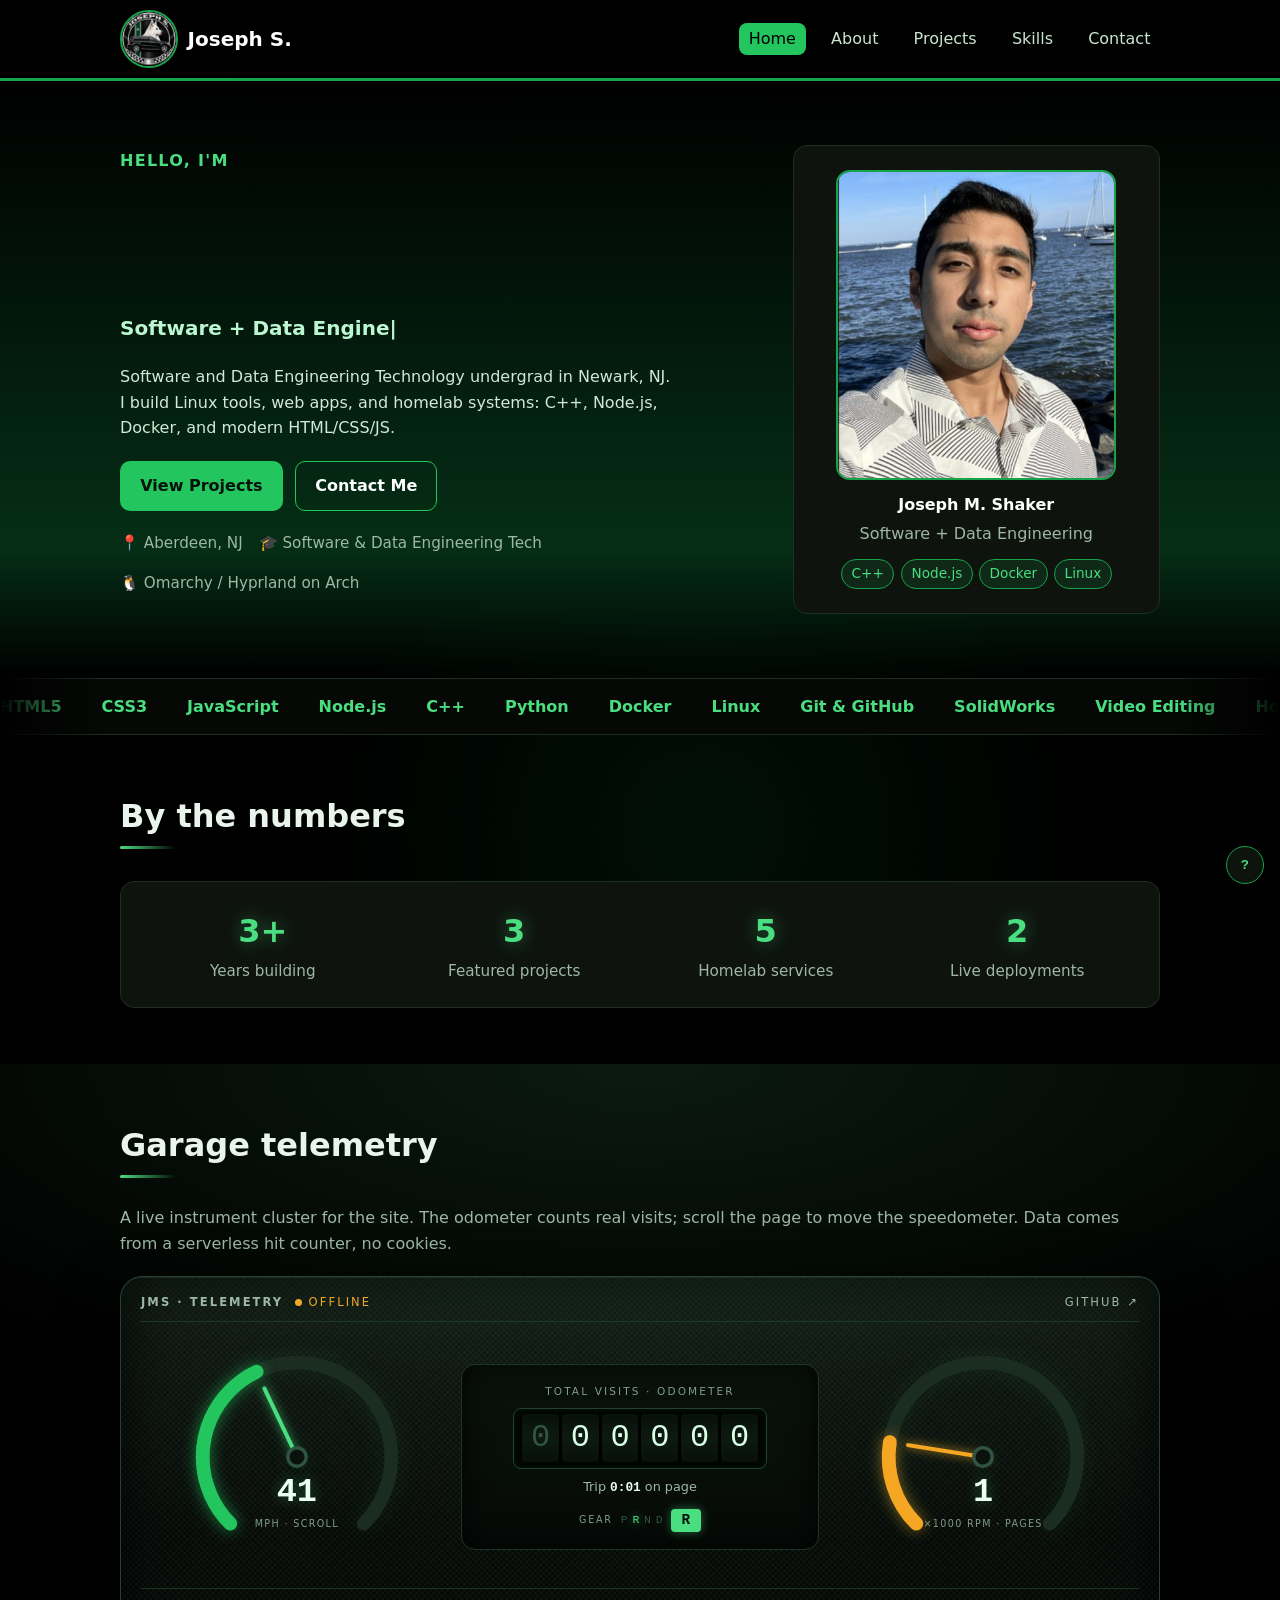
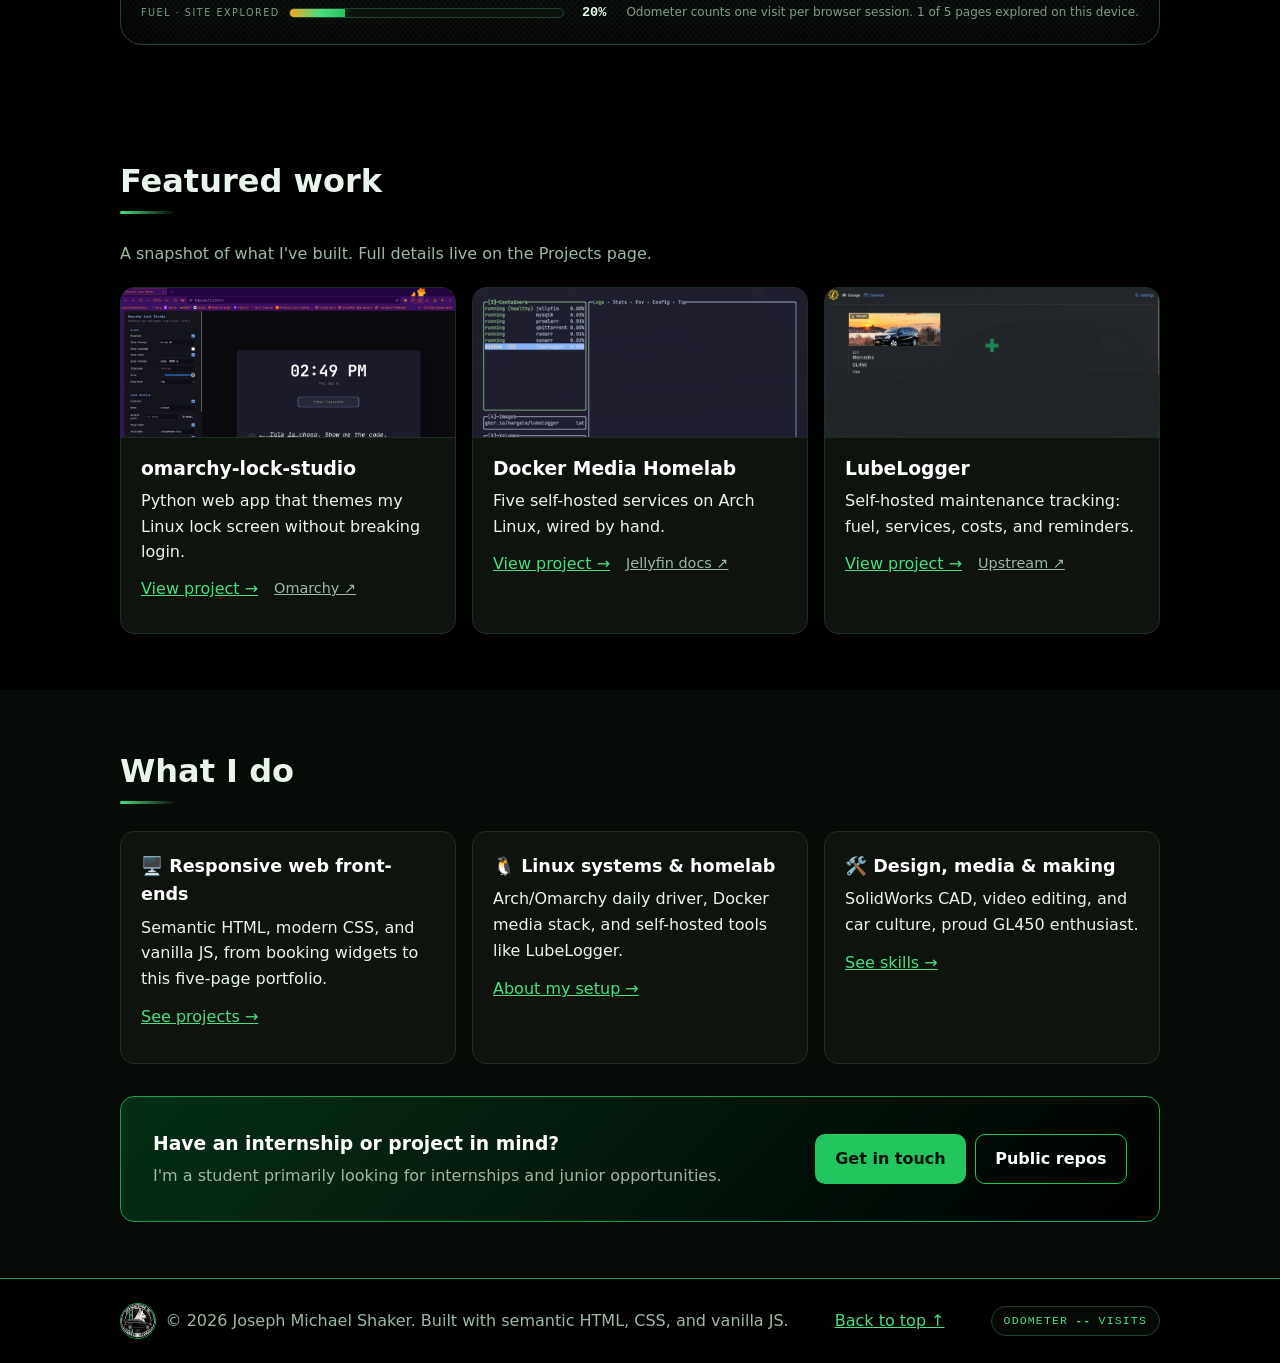
==== commit 076e893b: "Gear follows scroll direction, drop per-page view count from telemetry - Gear now reads P when parke" ====
--- a/index.html
+++ b/index.html
@@ -141,12 +141,11 @@
               <div class="odometer" id="odo-total" aria-live="polite" aria-atomic="true">
                 <span class="odo-wheel"><span>0</span><span>1</span><span>2</span><span>3</span><span>4</span><span>5</span><span>6</span><span>7</span><span>8</span><span>9</span></span>
               </div>
-              <p class="odo-sub">This page: <b id="odo-page">--</b> views</p>
               <p class="odo-sub">Trip <b id="dash-trip">0:00</b> on page</p>
-              <div class="gear-box" aria-label="Current page gear">
+              <div class="gear-box" aria-label="Gear, follows scroll direction">
                 <span class="gear-label">GEAR</span>
                 <span class="gear-track"><span>P</span><span>R</span><span>N</span><span>D</span></span>
-                <b class="gear-value" id="dash-gear">D1</b>
+                <b class="gear-value" id="dash-gear">P</b>
               </div>
             </div>
 
--- a/styles.css
+++ b/styles.css
@@ -365,11 +365,17 @@
   border-radius: 3px;
   background: linear-gradient(180deg, #071009 0%, #0d1a11 50%, #071009 100%);
 }
-.odo-wheel > span {
+.odo-wheel > span,
+.odo-stack > span {
   display: block; height: 1.5em;
   transition: transform .6s cubic-bezier(.16,1,.3,1);
 }
-.odo-wheel.is-leading > span { color: #33543f; }
+.odo-stack {
+  display: block; height: 1.5em;
+  transition: transform .6s cubic-bezier(.16,1,.3,1);
+}
+.odo-wheel.is-leading > span,
+.odo-wheel.is-leading .odo-stack { color: #33543f; }
 .odo-sub { margin: .5rem 0 0; font-size: .8rem; color: #9db8a4; }
 .odo-sub b { color: #eafff1; font-family: ui-monospace, Consolas, monospace; }
 
@@ -379,11 +385,20 @@
 .gear-track span {
   font-family: ui-monospace, Consolas, monospace; font-size: .72rem;
   color: #33543f;
-}
+  transition: color .25s ease, text-shadow .25s ease;
+}
+.gear-track span.on { color: #4ade80; text-shadow: 0 0 10px rgba(74,222,128,.75); }
 .gear-value {
+  display: inline-block;
   font-family: ui-monospace, Consolas, monospace; font-size: .9rem;
   color: #04120a; background: #4ade80; border-radius: 4px;
   padding: 0 .35rem; box-shadow: 0 0 10px rgba(74,222,128,.45);
+  min-width: 2.1em; text-align: center;
+}
+.gear-value.gear-shift { animation: gear-shift .34s cubic-bezier(.34,1.4,.64,1); }
+@keyframes gear-shift {
+  from { transform: translateY(-4px) scale(1.12); opacity: .35; }
+  to   { transform: none; opacity: 1; }
 }
 
 .dash-foot {
@@ -423,7 +438,8 @@
   .gauge { max-width: 190px; }
 }
 @media (prefers-reduced-motion: reduce) {
-  .gauge-needle, .gauge-fill, .odo-wheel > span, .fuel-bar { transition: none; }
+  .gauge-needle, .gauge-fill, .odo-wheel > span, .odo-stack, .odo-stack > span, .fuel-bar { transition: none; }
+  .gear-value.gear-shift { animation: none; }
   .dash-status::before { animation: none; }
 }
 
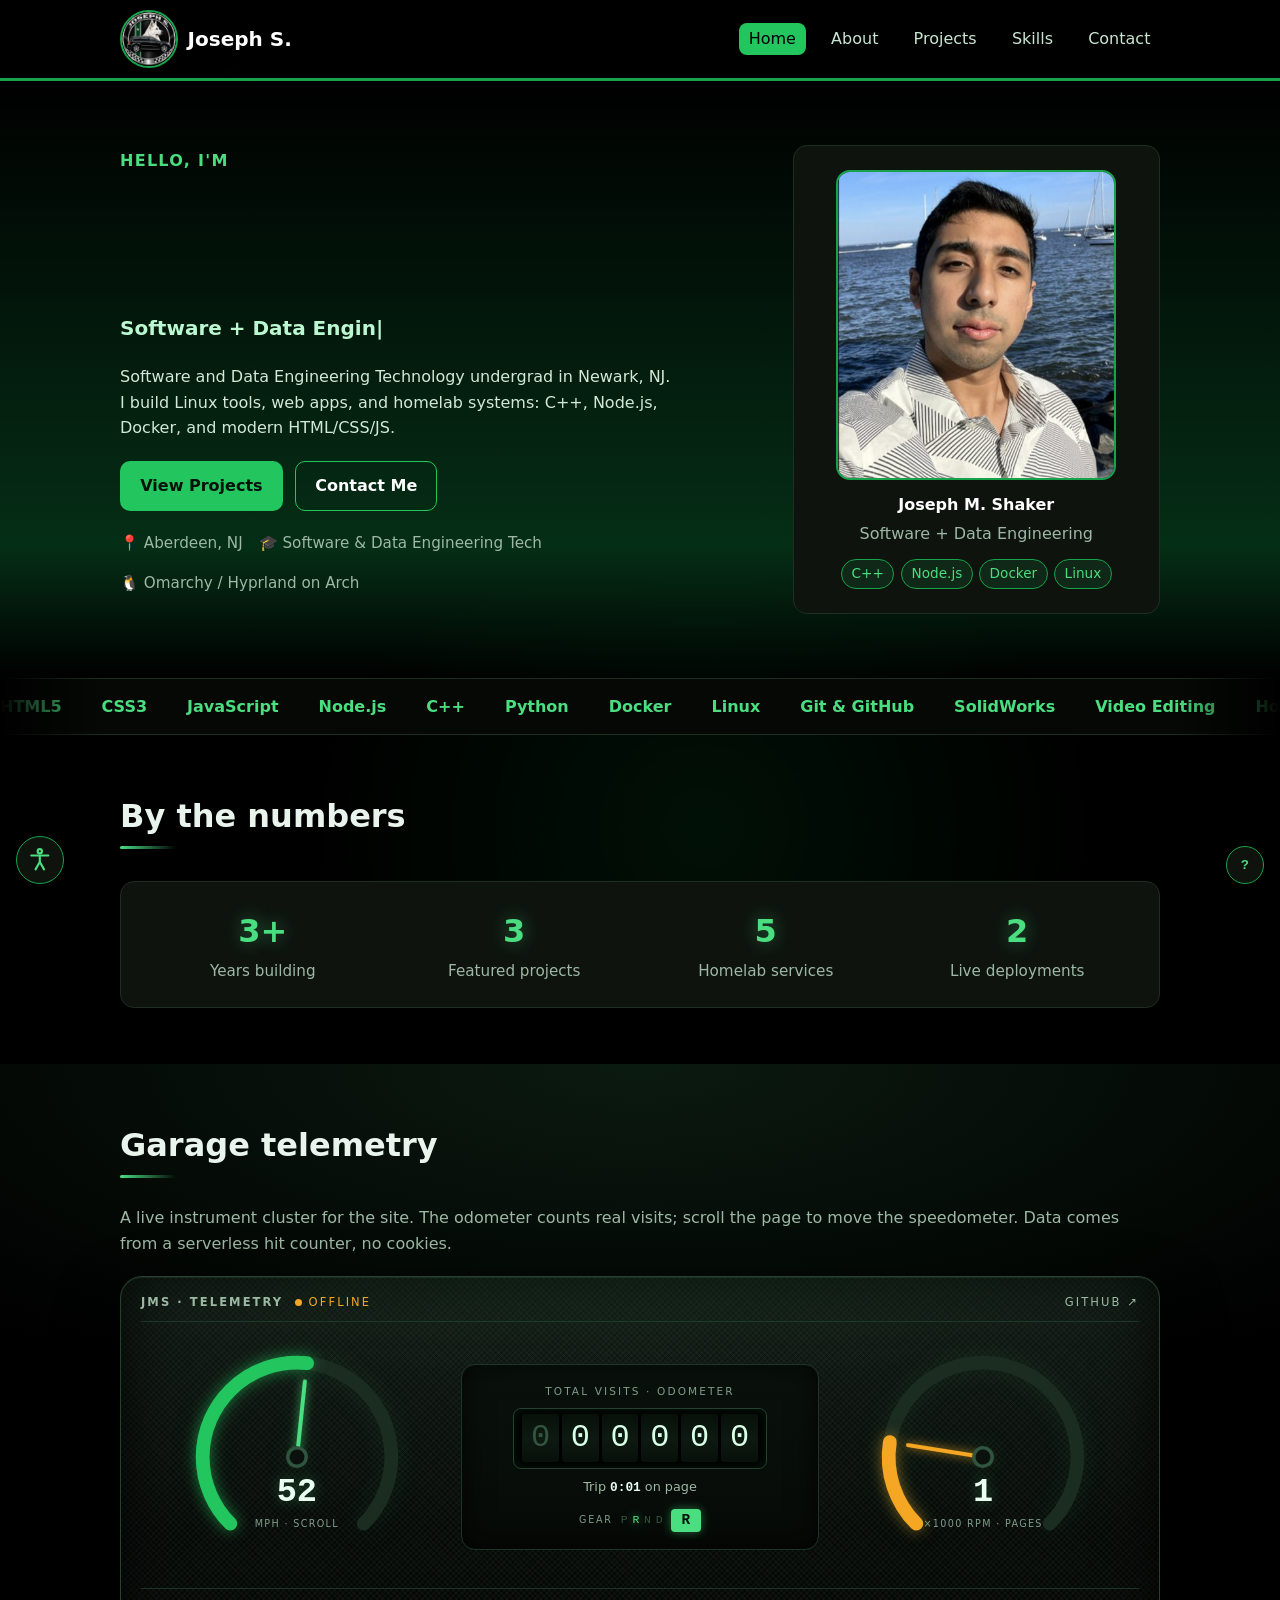
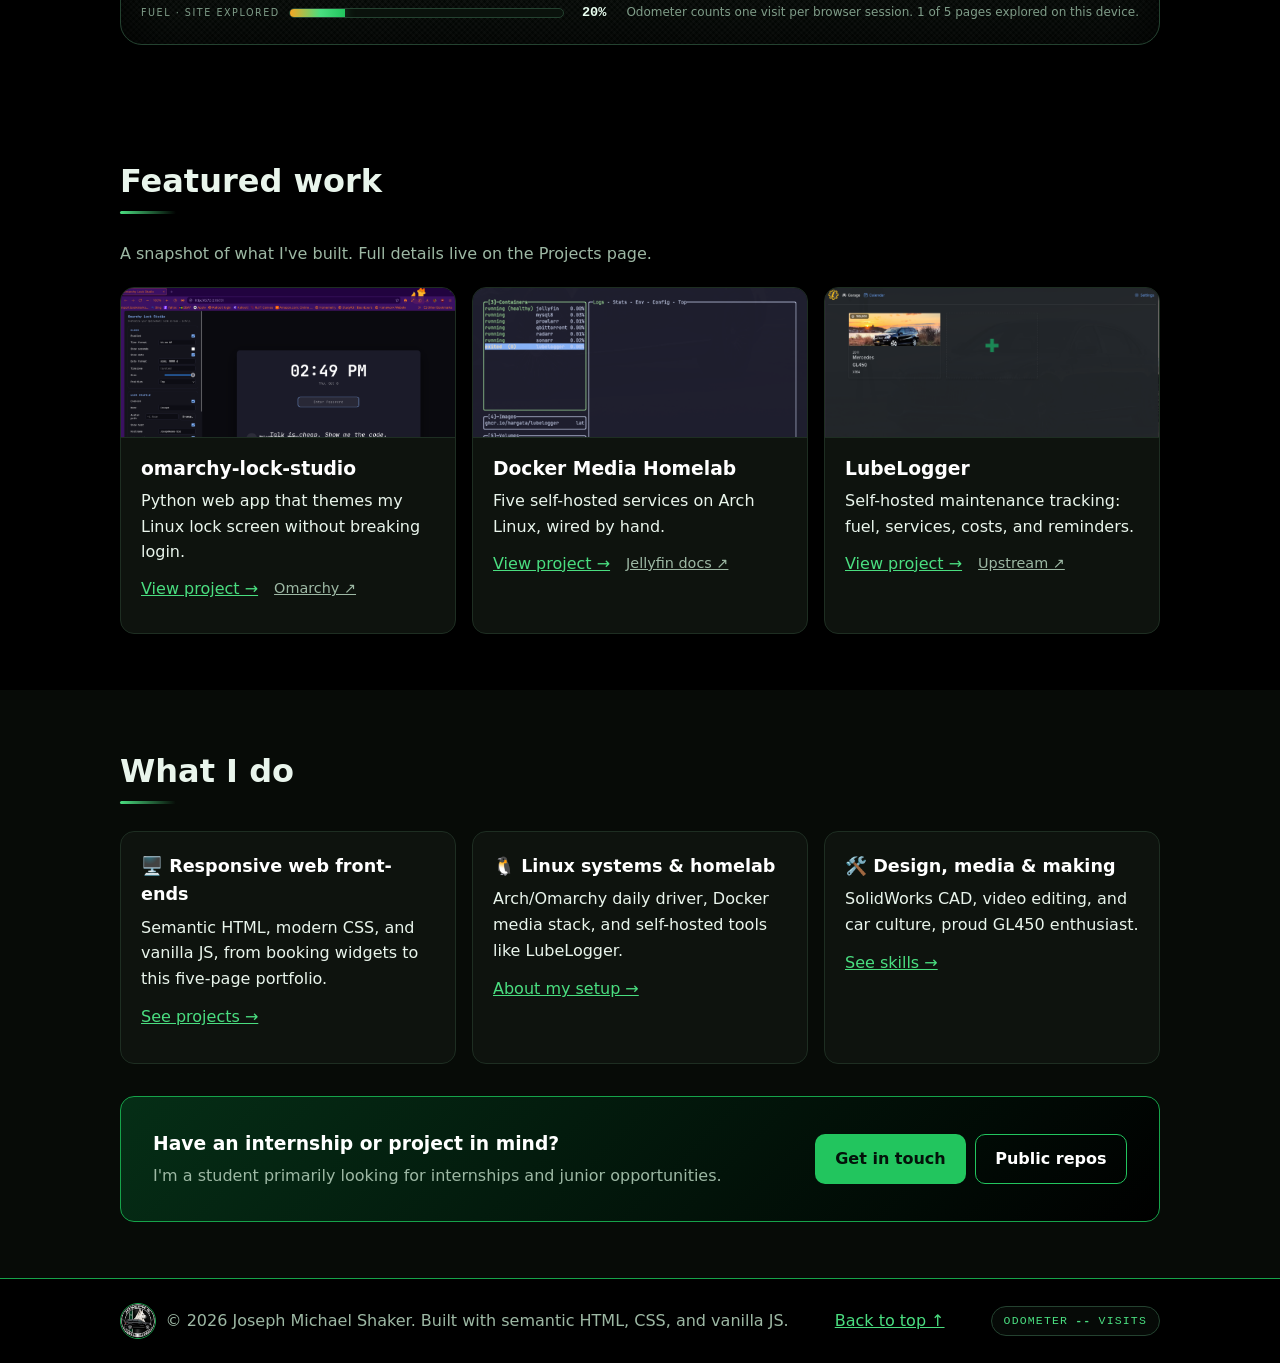
==== commit 04166f23: "Add accessibility panel: text size, high contrast, link underlines, readable text, pause motion - Fl" ====
--- a/index.html
+++ b/index.html
@@ -23,6 +23,7 @@
   <meta name="twitter:image" content="https://fiercejojo88862.github.io/Personal-Portfolio-Website/assets/og-cover.png" />
   <link rel="stylesheet" href="styles.css" />
   <link rel="stylesheet" href="motion.css" />
+  <link rel="stylesheet" href="a11y.css" />
   <script type="application/ld+json">
   {
     "@context": "https://schema.org",
@@ -251,5 +252,6 @@
 
   <script src="script.js" defer></script>
   <script src="motion.js" defer></script>
+  <script src="a11y.js" defer></script>
 </body>
 </html>
--- a/a11y.css
+++ b/a11y.css
@@ -0,0 +1,291 @@
+/* ============================================================
+   a11y.css — accessibility control panel + feature styles
+   Self-contained: remove this file and its two tags to revert.
+   Settings live on <html> as classes + a root font-size.
+   ============================================================ */
+
+/* ---------- Screen-reader only text ---------- */
+.sr-only {
+  position: absolute !important;
+  width: 1px; height: 1px;
+  padding: 0; margin: -1px;
+  overflow: hidden;
+  clip: rect(0 0 0 0);
+  clip-path: inset(50%);
+  white-space: nowrap;
+  border: 0;
+}
+
+/* ---------- Floating trigger button ---------- */
+.a11y-btn {
+  position: fixed;
+  left: 1rem; bottom: 1rem;
+  z-index: 94;
+  width: 3rem; height: 3rem;
+  display: grid; place-items: center;
+  border-radius: 50%;
+  border: 1px solid var(--accent-dark);
+  background: var(--card);
+  color: var(--accent-bright);
+  cursor: pointer;
+  transition: transform .25s cubic-bezier(.16,1,.3,1), border-color .25s ease, box-shadow .25s ease, background .25s ease;
+}
+.a11y-btn:hover, .a11y-btn:focus-visible {
+  border-color: var(--accent-bright);
+  box-shadow: 0 0 0 3px rgba(34,197,94,.25), 0 0 24px rgba(74,222,128,.35);
+  transform: translateY(-2px);
+}
+.a11y-btn svg { width: 1.6rem; height: 1.6rem; display: block; }
+
+/* ---------- Panel ---------- */
+.a11y-overlay {
+  position: fixed;
+  inset: 0;
+  z-index: 97;
+  display: grid;
+  place-items: center;
+  padding: 1rem;
+  background: rgba(0,0,0,.78);
+}
+.a11y-overlay[hidden] { display: none; }
+.a11y-card {
+  position: relative;
+  width: min(26rem, 100%);
+  max-height: 88vh;
+  overflow: auto;
+  overscroll-behavior: contain;
+  background: var(--card);
+  border: 1px solid var(--accent-dark);
+  border-radius: var(--radius);
+  padding: 1.25rem 1.4rem 1.4rem;
+  box-shadow: 0 30px 70px rgba(0,0,0,.7);
+}
+.a11y-card h2 {
+  margin: 0 0 .25rem;
+  font-size: 1.15rem;
+  color: #fff;
+}
+.a11y-card .a11y-hint {
+  margin: 0 0 1rem;
+  font-size: .85rem;
+  color: var(--muted);
+}
+.a11y-close {
+  position: absolute;
+  top: .8rem; right: .8rem;
+  width: 2.2rem; height: 2.2rem;
+  display: grid; place-items: center;
+  border-radius: 8px;
+  border: 1px solid var(--border);
+  background: #0a120c;
+  color: var(--text);
+  cursor: pointer;
+}
+.a11y-close:hover, .a11y-close:focus-visible {
+  border-color: var(--accent-bright);
+  color: var(--accent-bright);
+}
+.a11y-row {
+  display: flex;
+  align-items: center;
+  justify-content: space-between;
+  gap: 1rem;
+  padding: .7rem 0;
+  border-top: 1px solid var(--border);
+}
+.a11y-row:first-of-type { border-top: 0; }
+.a11y-copy { display: block; }
+.a11y-row .a11y-label { display: block; font-weight: 700; color: var(--text); }
+.a11y-row .a11y-desc { display: block; font-weight: 400; font-size: .82rem; color: var(--muted); }
+
+/* Switch */
+.a11y-switch {
+  flex: none;
+  position: relative;
+  width: 3.2rem; height: 1.8rem;
+  border-radius: 999px;
+  border: 1px solid var(--accent-dark);
+  background: #0a120c;
+  cursor: pointer;
+  transition: background .25s ease, border-color .25s ease;
+}
+.a11y-switch::after {
+  content: "";
+  position: absolute;
+  top: 50%; left: .25rem;
+  width: 1.15rem; height: 1.15rem;
+  border-radius: 50%;
+  background: #6d8c77;
+  transform: translateY(-50%);
+  transition: left .25s cubic-bezier(.16,1,.3,1), background .25s ease;
+}
+.a11y-switch[aria-checked="true"] { background: var(--accent-dark); border-color: var(--accent-bright); }
+.a11y-switch[aria-checked="true"]::after { left: calc(100% - 1.4rem); background: #04120a; }
+.a11y-switch:focus-visible { outline: 3px solid var(--accent-bright); outline-offset: 3px; }
+
+/* Text size stepper */
+.a11y-stepper { display: flex; align-items: center; gap: .4rem; flex: none; }
+.a11y-stepper button {
+  width: 2.2rem; height: 2.2rem;
+  border-radius: 8px;
+  border: 1px solid var(--accent-dark);
+  background: #0a120c;
+  color: var(--accent-bright);
+  font-weight: 800;
+  cursor: pointer;
+}
+.a11y-stepper button:hover { border-color: var(--accent-bright); }
+.a11y-stepper output {
+  min-width: 3.4rem;
+  text-align: center;
+  font-family: ui-monospace, Consolas, monospace;
+  font-size: .85rem;
+  color: var(--accent-bright);
+}
+.a11y-reset {
+  margin-top: 1rem;
+  width: 100%;
+  padding: .65rem 1rem;
+  border-radius: 10px;
+  border: 1px solid var(--accent-dark);
+  background: transparent;
+  color: var(--accent-bright);
+  font: inherit;
+  font-weight: 700;
+  cursor: pointer;
+}
+.a11y-reset:hover { background: rgba(34,197,94,.14); }
+
+/* ============================================================
+   Feature: bigger / smaller text (html font-size is set by JS)
+   ============================================================ */
+
+/* ---------- Feature: high contrast ---------- */
+html.a11y-contrast {
+  --text: #ffffff;
+  --muted: #e8f6ec;
+  --border: #5ee9a0;
+  --card: #000000;
+  --bg2: #000000;
+  --accent: #3ef07f;
+  --accent-dark: #33d672;
+  --accent-bright: #9dffc4;
+}
+html.a11y-contrast body { background: #000; }
+html.a11y-contrast body::before,
+html.a11y-contrast .fx-cursor { display: none; }
+html.a11y-contrast .hero { background: linear-gradient(180deg, #000, #032313); }
+html.a11y-contrast .hero h1 {
+  background: none !important;
+  -webkit-text-fill-color: #fff !important;
+  color: #fff !important;
+  animation: none !important;
+}
+html.a11y-contrast .site-header {
+  background: #000;
+  -webkit-backdrop-filter: none;
+  backdrop-filter: none;
+  border-bottom-color: var(--accent-bright);
+}
+html.a11y-contrast .section-alt,
+html.a11y-contrast .ticker,
+html.a11y-contrast .cta-banner,
+html.a11y-contrast .repo-card {
+  background: #000;
+}
+html.a11y-contrast .mini-card,
+html.a11y-contrast .feature-card,
+html.a11y-contrast .info-card,
+html.a11y-contrast .skill-group,
+html.a11y-contrast .step,
+html.a11y-contrast .stats-band,
+html.a11y-contrast .project-card,
+html.a11y-contrast .contact-form {
+  border-width: 2px;
+  border-color: var(--accent-dark);
+}
+html.a11y-contrast a:not(.btn):not(.visit-chip) { text-decoration: underline; text-underline-offset: .18em; }
+html.a11y-contrast .hero-card-tags span,
+html.a11y-contrast .chips li,
+html.a11y-contrast .badge,
+html.a11y-contrast .gear-value {
+  background: #0a2a18;
+  color: #eafff1;
+  border-color: var(--accent-bright);
+}
+html.a11y-contrast .dash {
+  background: #000;
+  box-shadow: inset 0 0 0 1px #1e4a30;
+}
+html.a11y-contrast .dash::after { display: none; }
+html.a11y-contrast .odo-label,
+html.a11y-contrast .odo-sub,
+html.a11y-contrast .dash-note,
+html.a11y-contrast .fuel-label,
+html.a11y-contrast .gear-label,
+html.a11y-contrast .gauge-readout span,
+html.a11y-contrast .dash-link,
+html.a11y-contrast .site-footer {
+  color: #dff5e7;
+}
+html.a11y-contrast .gauge-track { stroke: #2c5c3f; }
+html.a11y-contrast .gear-track span { color: #7fb894; }
+html.a11y-contrast .gear-track span.on { color: #b6ffd6; }
+html.a11y-contrast :focus-visible { outline-width: 4px; }
+html.a11y-contrast .skip-link { background: #000; color: #fff; border: 2px solid var(--accent-bright); }
+
+/* ---------- Feature: underline links ---------- */
+html.a11y-underline a:not(.btn):not(.brand):not(.nav-link):not(.repo-card):not(.visit-chip) {
+  text-decoration: underline;
+  text-underline-offset: .18em;
+  text-decoration-thickness: 1px;
+}
+html.a11y-underline .nav-link { text-decoration: underline; text-underline-offset: .3em; }
+
+/* ---------- Feature: readable spacing + clearer font ---------- */
+html.a11y-readable body {
+  font-family: Verdana, Tahoma, "DejaVu Sans", system-ui, sans-serif;
+  line-height: 1.9;
+  letter-spacing: .02em;
+  word-spacing: .06em;
+}
+html.a11y-readable p,
+html.a11y-readable li { max-width: 74ch; }
+html.a11y-readable h1, html.a11y-readable h2, html.a11y-readable h3 { letter-spacing: 0; line-height: 1.25; }
+html.a11y-readable .nav-link { padding-block: .55rem; }
+
+/* ---------- Feature: pause animation ---------- */
+html.a11y-calm { scroll-behavior: auto !important; }
+html.a11y-calm *,
+html.a11y-calm *::before,
+html.a11y-calm *::after {
+  animation-duration: 1ms !important;
+  animation-delay: 0ms !important;
+  animation-iteration-count: 1 !important;
+  transition-duration: 1ms !important;
+  transition-delay: 0ms !important;
+  scroll-behavior: auto !important;
+}
+html.a11y-calm .ticker-track { animation: none !important; transform: none !important; }
+html.a11y-calm .fx-cursor { display: none !important; }
+html.a11y-calm body::before { animation: none !important; }
+html.a11y-calm .hero-card { animation: none !important; translate: 0 0 !important; }
+html.a11y-calm .hero h1 { animation: none !important; background-position: 0 0 !important; }
+html.a11y-calm .hero h1 .fx-word,
+html.a11y-calm .hero-card-tags span,
+html.a11y-calm .hero-text > * { animation: none !important; opacity: 1 !important; transform: none !important; }
+html.a11y-calm .reveal,
+html.a11y-calm .fx-stagger > * { opacity: 1 !important; transform: none !important; }
+html.a11y-calm .timeline-item::before { transform: scaleY(1) !important; }
+html.a11y-calm .section h2::after,
+html.a11y-calm .heading-row h2::after { transform: scaleX(1) !important; }
+html.a11y-calm .gauge-needle,
+html.a11y-calm .gauge-fill,
+html.a11y-calm .odo-stack,
+html.a11y-calm .fuel-bar { transition: none !important; }
+html.a11y-calm .fx-tilt.fx-tilting { transform: none !important; }
+
+@media (max-width: 480px) {
+  .a11y-btn { left: .65rem; bottom: .65rem; width: 2.75rem; height: 2.75rem; }
+  .a11y-card { padding: 1rem; }
+}
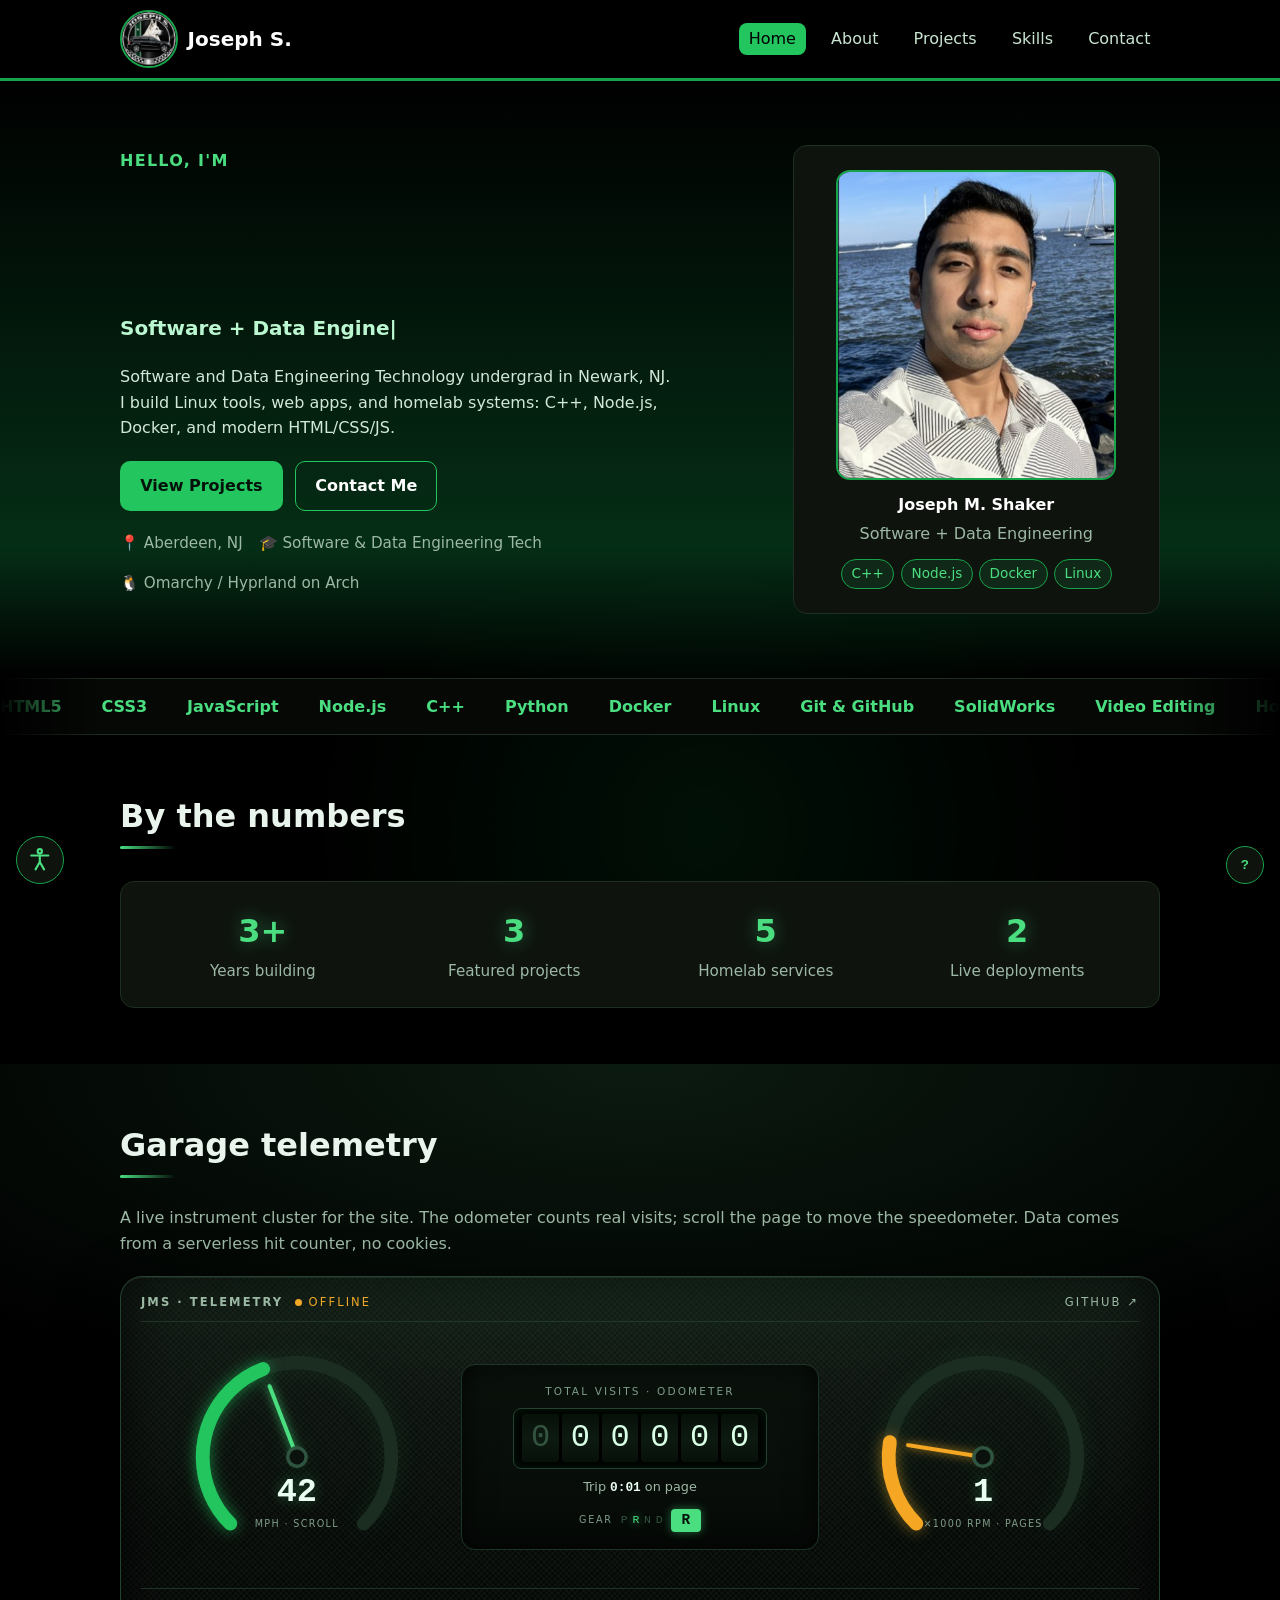
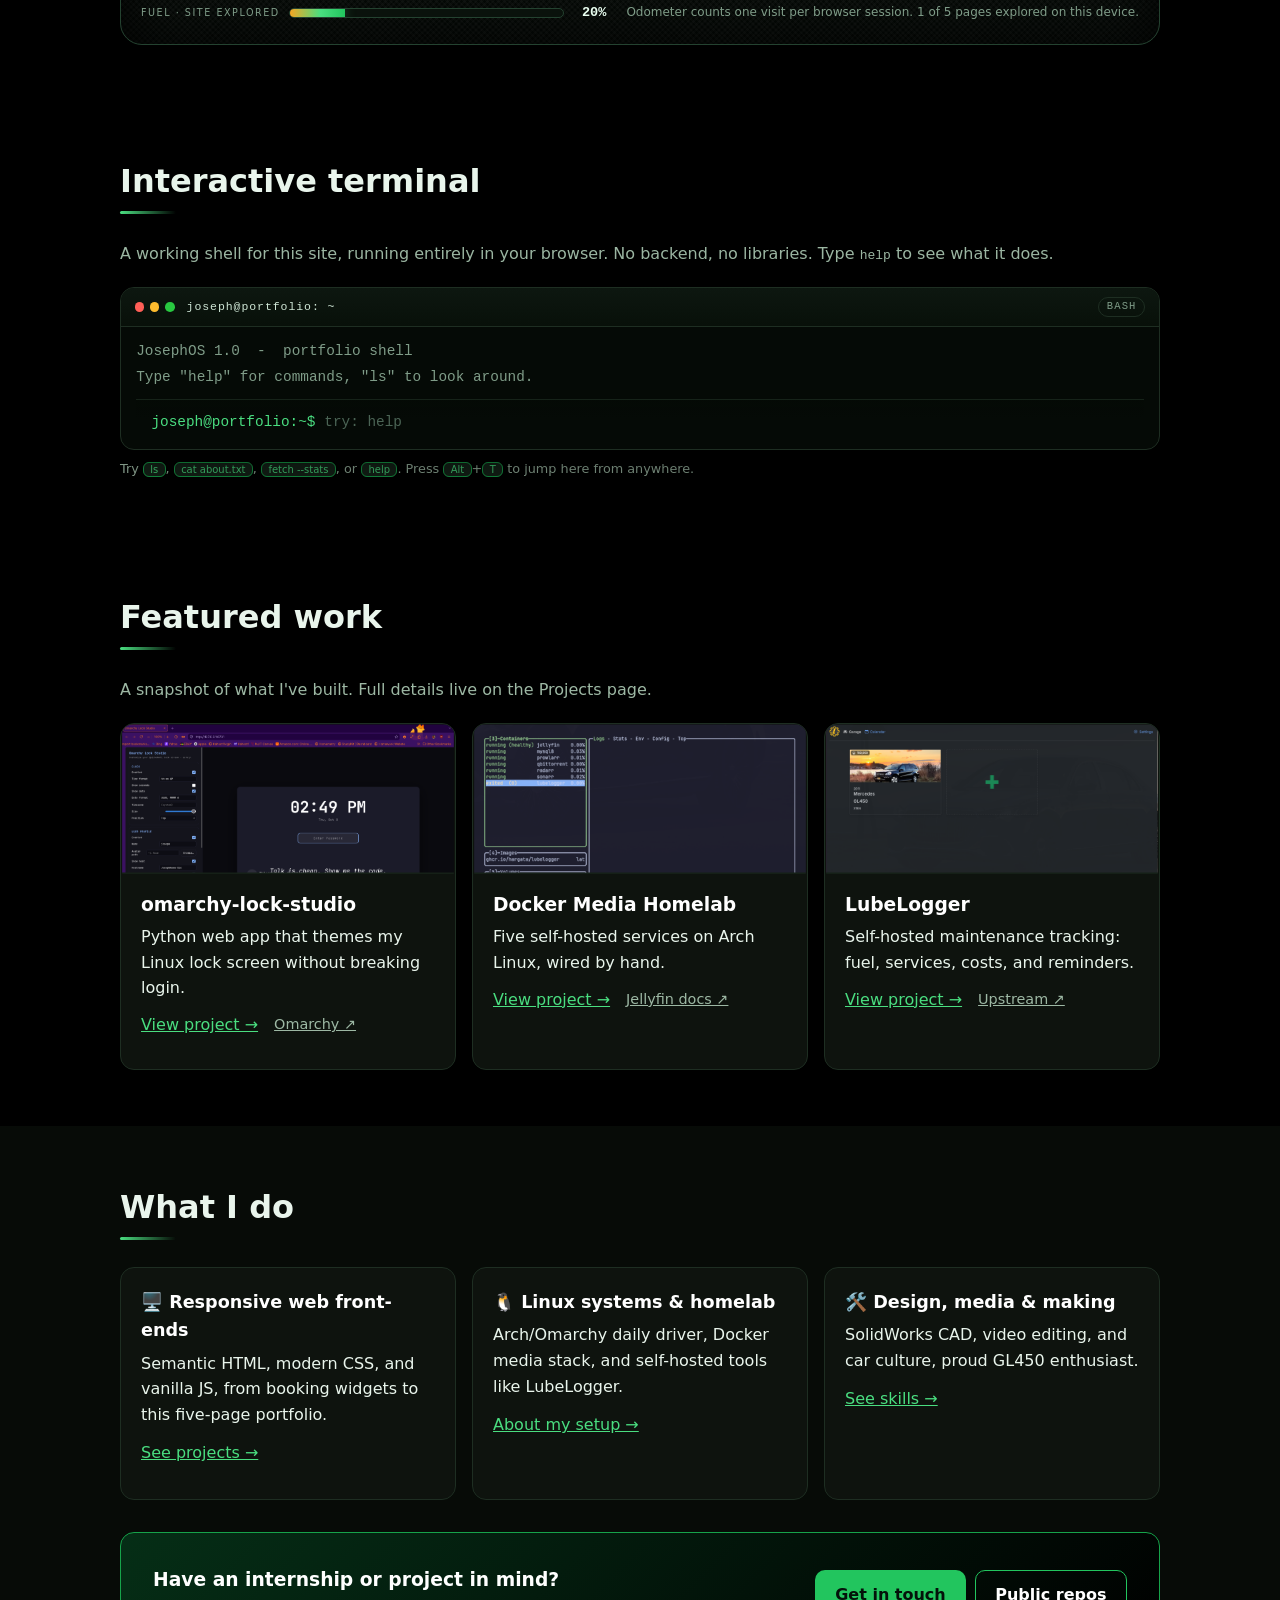
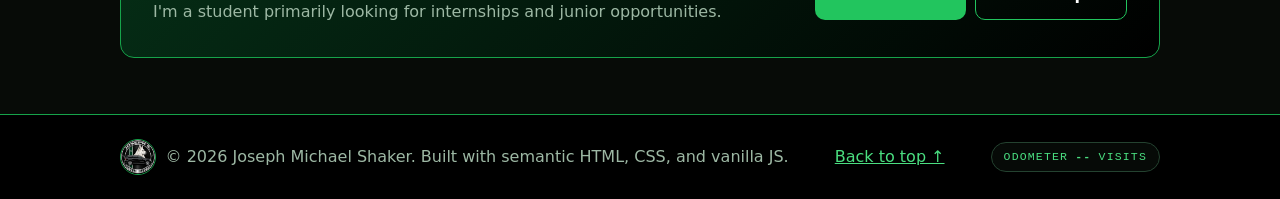
==== commit f3c83e75: "Add interactive terminal widget with command dispatch and easter eggs - Self-contained terminal.css " ====
--- a/index.html
+++ b/index.html
@@ -24,6 +24,7 @@
   <link rel="stylesheet" href="styles.css" />
   <link rel="stylesheet" href="motion.css" />
   <link rel="stylesheet" href="a11y.css" />
+  <link rel="stylesheet" href="terminal.css" />
   <script type="application/ld+json">
   {
     "@context": "https://schema.org",
@@ -175,6 +176,14 @@
       </div>
     </section>
 
+    <section class="section" id="terminal" aria-labelledby="terminal-heading">
+      <div class="container">
+        <h2 id="terminal-heading">Interactive terminal</h2>
+        <p class="section-sub">A working shell for this site, running entirely in your browser. No backend, no libraries. Type <code>help</code> to see what it does.</p>
+        <div id="terminal-mount"></div>
+      </div>
+    </section>
+
     <section class="section" aria-labelledby="featured-heading">
       <div class="container">
         <h2 id="featured-heading">Featured work</h2>
@@ -253,5 +262,6 @@
   <script src="script.js" defer></script>
   <script src="motion.js" defer></script>
   <script src="a11y.js" defer></script>
+  <script src="terminal.js" defer></script>
 </body>
 </html>
--- a/terminal.css
+++ b/terminal.css
@@ -0,0 +1,168 @@
+/* ============================================================
+   terminal.css — interactive shell widget
+   Self-contained: remove this file + its tags to revert.
+   ============================================================ */
+
+.term {
+  --term-accent: #4ade80;
+  --term-dim: #7f9c88;
+  position: relative;
+  margin-top: 1.25rem;
+  border: 1px solid var(--border);
+  border-radius: var(--radius);
+  background: #050a06;
+  box-shadow: 0 24px 60px rgba(0,0,0,.55), inset 0 1px 0 rgba(255,255,255,.04);
+  overflow: hidden;
+  font-family: ui-monospace, "SF Mono", "Cascadia Mono", Consolas, monospace;
+}
+
+/* ---------- Title bar ---------- */
+.term-bar {
+  display: flex;
+  align-items: center;
+  gap: .75rem;
+  padding: .55rem .85rem;
+  background: linear-gradient(180deg, #0d1710, #081009);
+  border-bottom: 1px solid var(--border);
+  font-size: .72rem;
+  letter-spacing: .08em;
+  color: var(--term-dim);
+}
+.term-dots { display: inline-flex; gap: .35rem; }
+.term-dots i {
+  width: .6rem; height: .6rem;
+  border-radius: 50%;
+  background: #2a3a30;
+  display: block;
+}
+.term-dots i:nth-child(1) { background: #ff5f57; }
+.term-dots i:nth-child(2) { background: #febc2e; }
+.term-dots i:nth-child(3) { background: #28c840; }
+.term-title { color: #cfe6d6; }
+.term-tag {
+  margin-left: auto;
+  border: 1px solid var(--border);
+  border-radius: 999px;
+  padding: .05rem .5rem;
+  color: var(--term-dim);
+  font-size: .66rem;
+  letter-spacing: .1em;
+  text-transform: uppercase;
+}
+
+/* ---------- Screen ---------- */
+.term-body {
+  position: relative;
+  padding: .85rem .95rem 0;
+  max-height: 21rem;
+  overflow-y: auto;
+  overscroll-behavior: contain;
+  font-size: clamp(.78rem, 1.6vw, .9rem);
+  line-height: 1.65;
+  scrollbar-width: thin;
+  scrollbar-color: #24402c #050a06;
+}
+.term-body::-webkit-scrollbar { width: 10px; }
+.term-body::-webkit-scrollbar-thumb { background: #24402c; border-radius: 6px; }
+
+.term-out { white-space: pre-wrap; overflow-wrap: anywhere; }
+.term-line { margin: 0 0 .1rem; }
+.term-line.cmd { color: #eafff1; }
+.term-ps1 { color: var(--term-accent); }
+.term-line.out { color: #cfe6d6; }
+.term-line.muted { color: var(--term-dim); }
+.term-line.err { color: #fca5a5; }
+.term-line.ok { color: var(--term-accent); }
+.term-line a { color: var(--accent-bright); }
+.term-line a:hover { color: #fff; }
+.term-line.gap { margin-bottom: .6rem; }
+
+/* ---------- Input row ---------- */
+.term-form {
+  position: sticky;
+  bottom: 0;
+  display: flex;
+  align-items: center;
+  gap: .55rem;
+  margin-top: .35rem;
+  padding: .55rem .95rem .7rem;
+  background: linear-gradient(180deg, rgba(5,10,6,.85), #050a06 40%);
+  border-top: 1px solid rgba(30,46,34,.7);
+  transition: box-shadow .2s ease;
+}
+.term-form:focus-within { box-shadow: inset 0 0 0 2px rgba(74,222,128,.28); }
+.term-prompt { color: var(--term-accent); white-space: nowrap; }
+.term-input {
+  flex: 1;
+  min-width: 0;
+  background: transparent;
+  border: 0;
+  padding: .15rem 0;
+  color: #eafff1;
+  font: inherit;
+  caret-color: var(--term-accent);
+}
+.term-input:focus { outline: none; }
+.term-input::placeholder { color: #4b6455; }
+
+/* Keep the input's label hidden even if the site-wide helper is missing */
+.term .sr-only {
+  position: absolute !important;
+  width: 1px; height: 1px;
+  padding: 0; margin: -1px;
+  overflow: hidden;
+  clip: rect(0 0 0 0);
+  clip-path: inset(50%);
+  white-space: nowrap;
+  border: 0;
+}
+
+/* ---------- Hint row ---------- */
+.term-hint {
+  margin: .6rem 0 0;
+  font-size: .8rem;
+  color: var(--muted);
+}
+.term-hint kbd {
+  background: #16241a;
+  border: 1px solid var(--accent-dark);
+  border-radius: 6px;
+  padding: .05rem .4rem;
+  color: var(--accent-bright);
+  font-family: inherit;
+  font-size: .78em;
+}
+
+/* ---------- Matrix theme (theme matrix) ---------- */
+.term.matrix {
+  border-color: #22c55e;
+  box-shadow: 0 0 34px rgba(34,197,94,.25), inset 0 0 70px rgba(34,197,94,.08);
+}
+.term.matrix .term-line.out,
+.term.matrix .term-line.muted,
+.term.matrix .term-line.cmd {
+  color: #4ade80;
+  text-shadow: 0 0 8px rgba(74,222,128,.45);
+}
+.term.matrix .term-body::after {
+  content: "";
+  position: absolute;
+  inset: 0;
+  pointer-events: none;
+  background: repeating-linear-gradient(0deg, rgba(74,222,128,.07) 0 1px, transparent 1px 3px);
+  animation: term-scan 7s linear infinite;
+}
+@keyframes term-scan { to { transform: translateY(3px); } }
+
+/* ---------- Small screens ---------- */
+@media (max-width: 520px) {
+  .term-body { max-height: 18rem; }
+  .term-prompt { display: none; }
+  .term-title { font-size: .68rem; }
+}
+
+/* ---------- Motion preferences ---------- */
+@media (prefers-reduced-motion: reduce) {
+  .term.matrix .term-body::after { animation: none; }
+}
+html.a11y-calm .term.matrix .term-body::after { animation: none !important; }
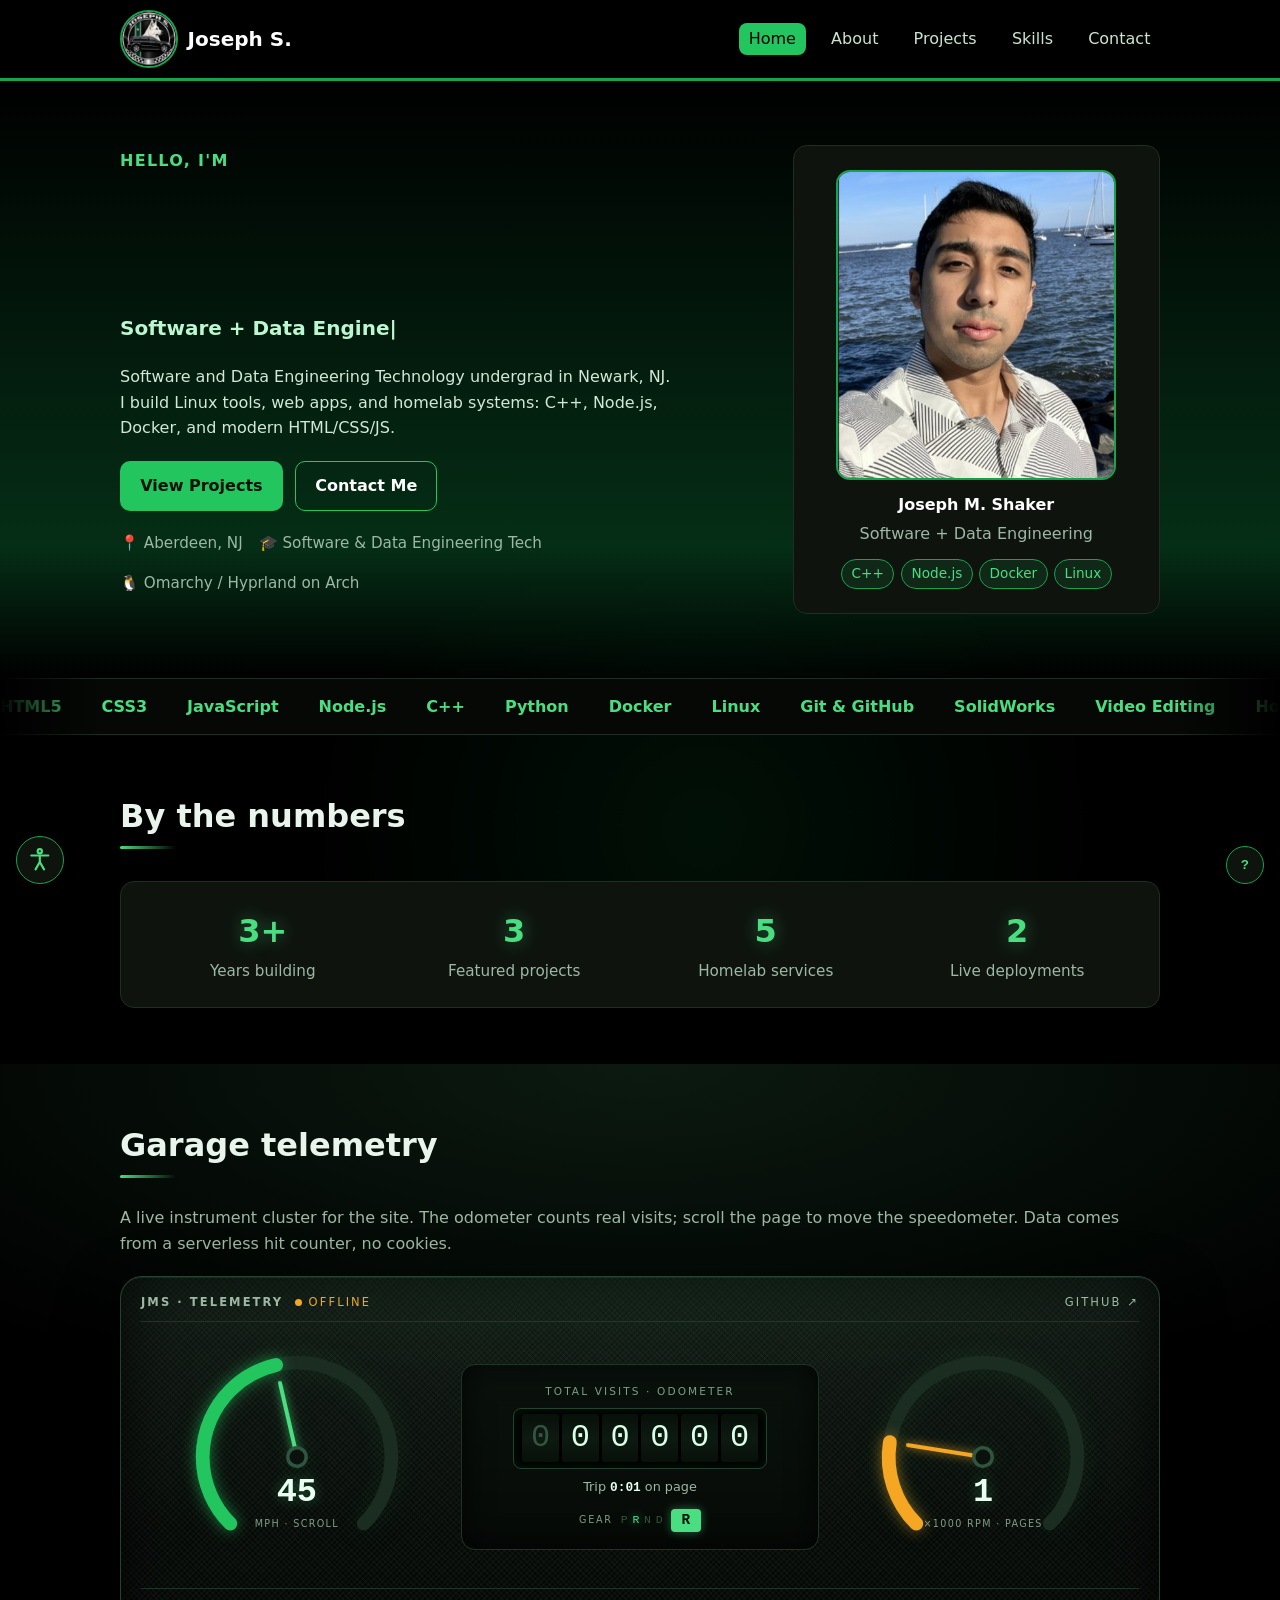
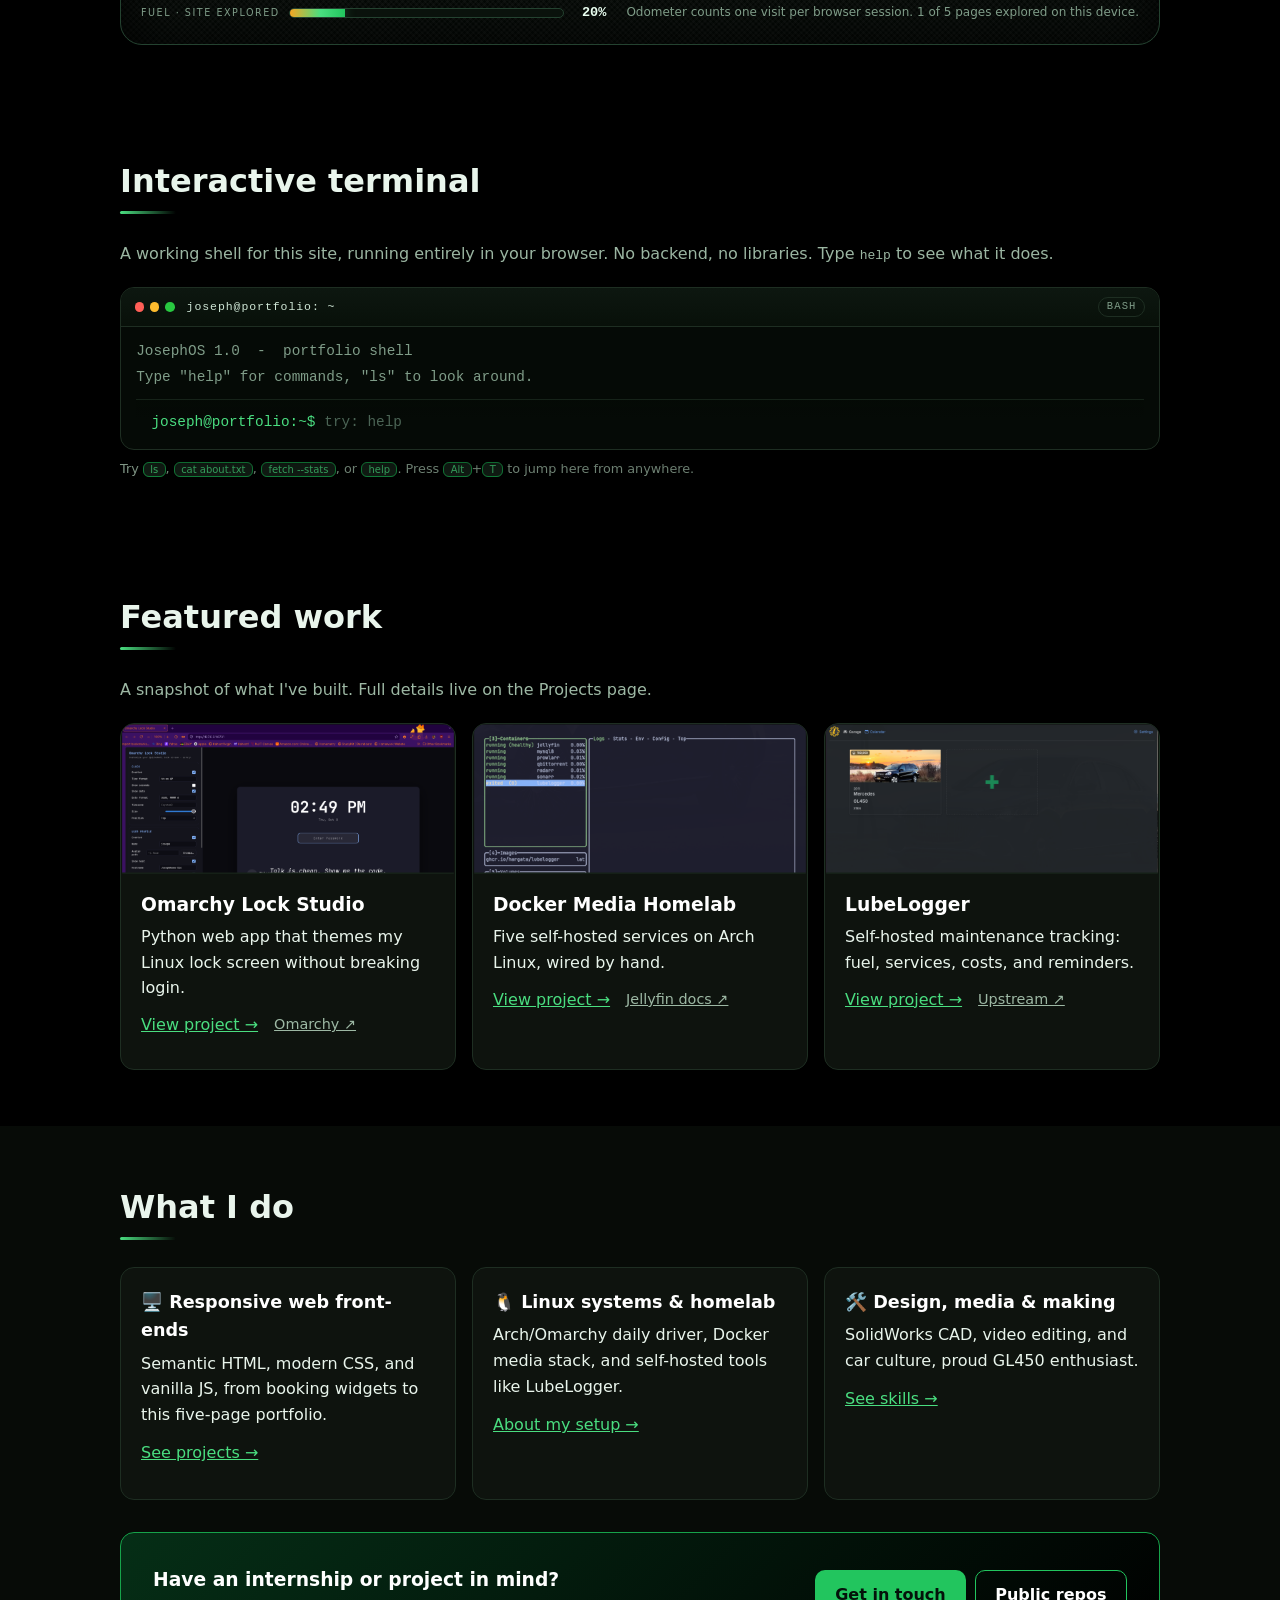
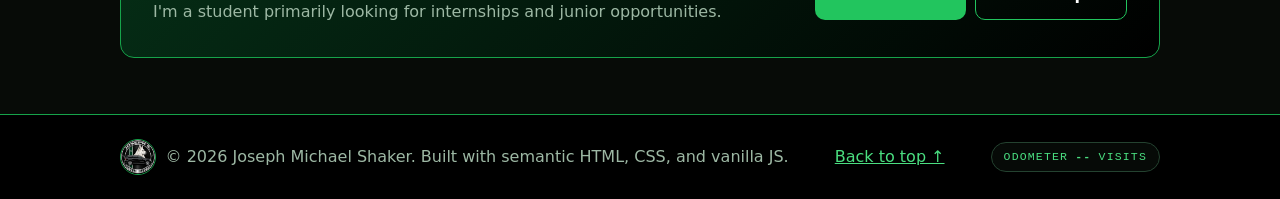
==== commit 5b118e51: "Rename the lock studio project to Omarchy Lock Studio in page titles and copy" ====
--- a/index.html
+++ b/index.html
@@ -192,7 +192,7 @@
           <article class="feature-card">
             <img data-scrub-scale src="assets/lock-studio.png" alt="omarchy lock screen customizer app" loading="lazy" />
             <div>
-              <h3>omarchy-lock-studio</h3>
+              <h3>Omarchy Lock Studio</h3>
               <p>Python web app that themes my Linux lock screen without breaking login.</p>
               <p class="card-links"><a href="project-lock-studio.html">View project →</a><a href="https://github.com/basecamp/omarchy" rel="noopener">Omarchy ↗</a></p>
             </div>
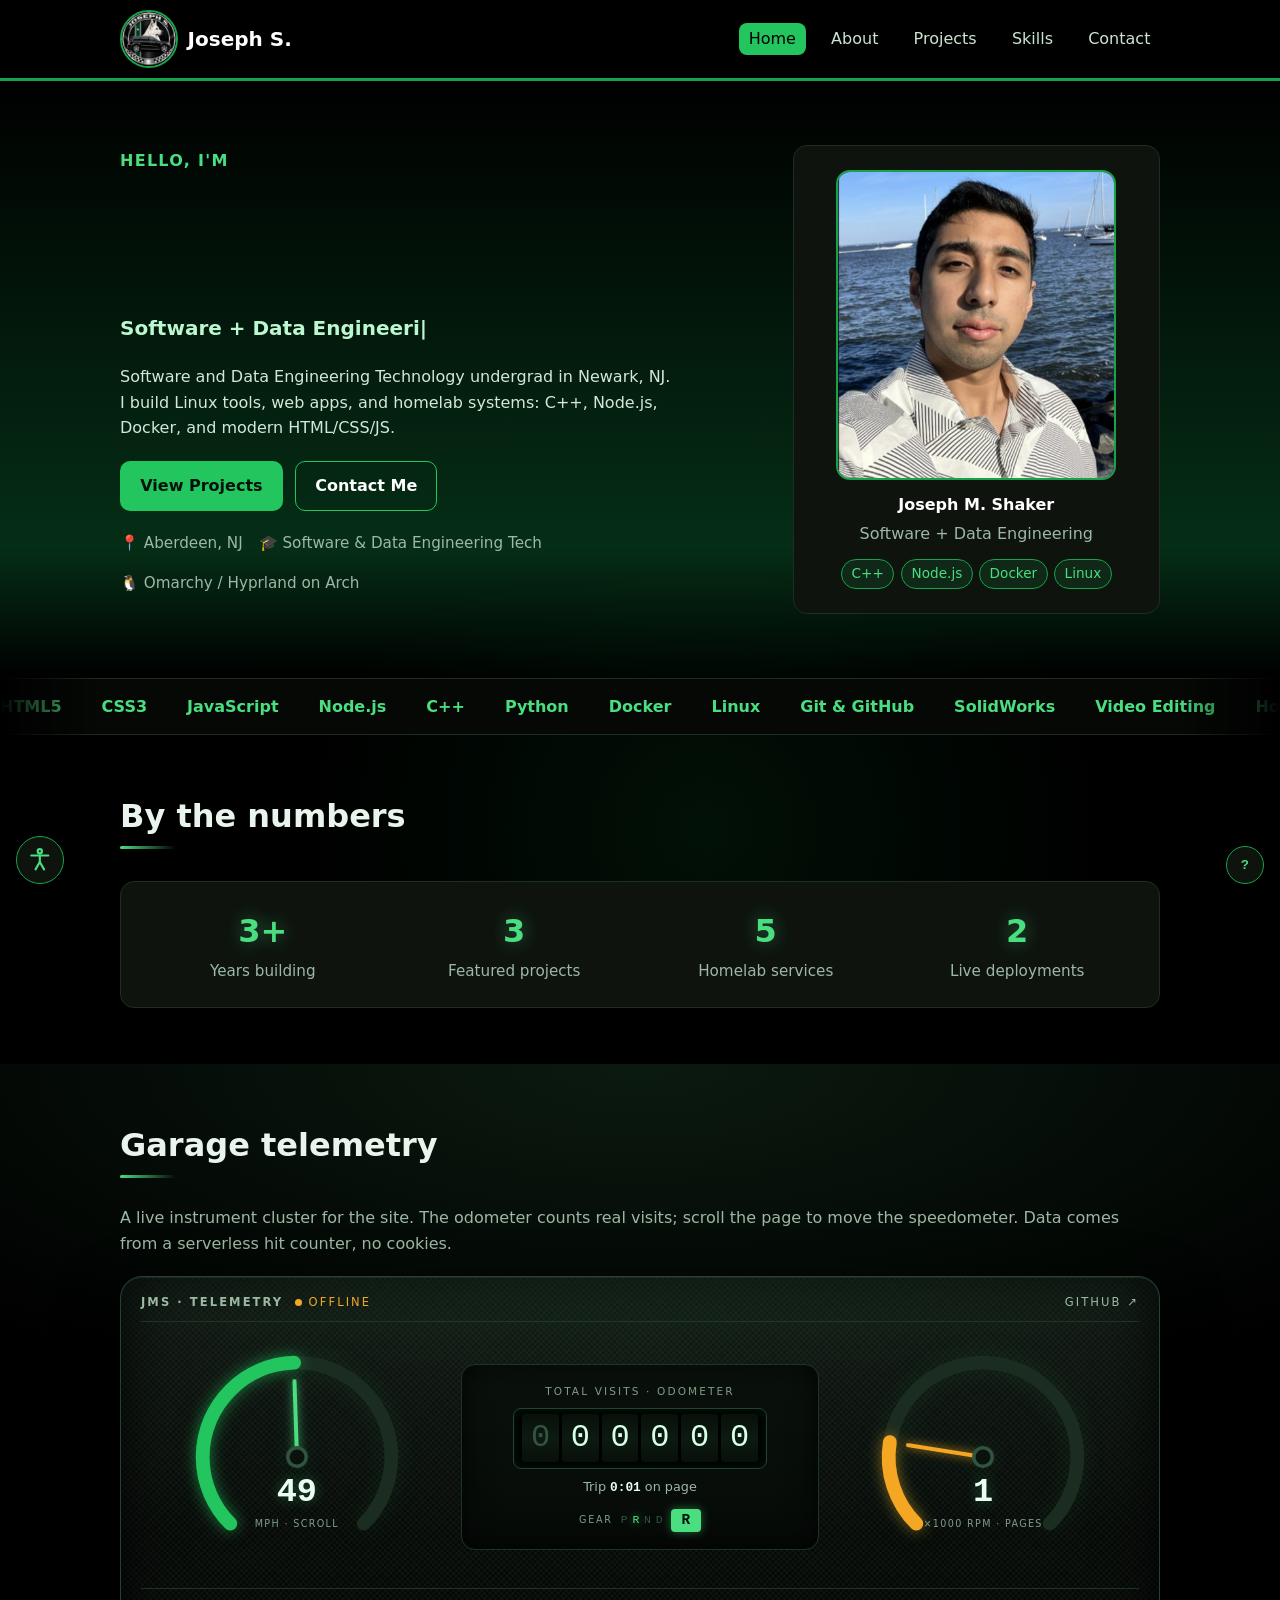
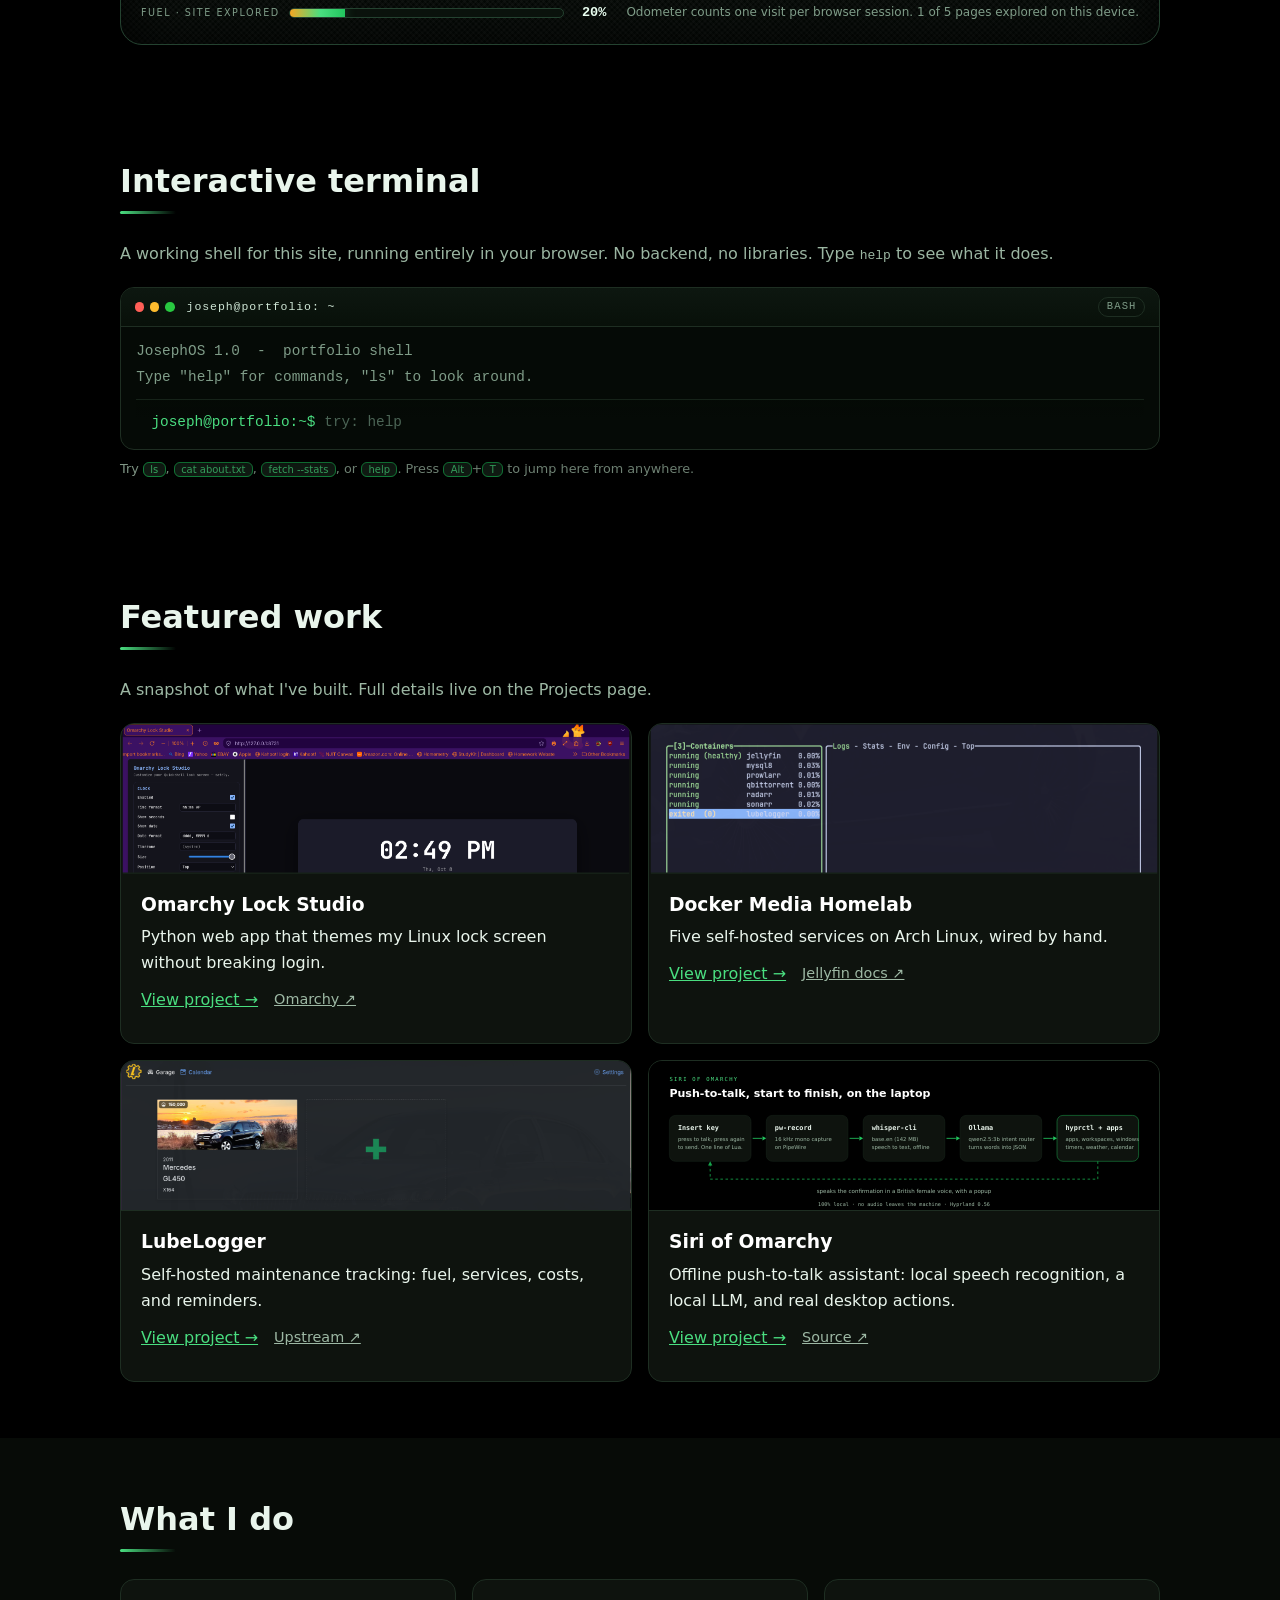
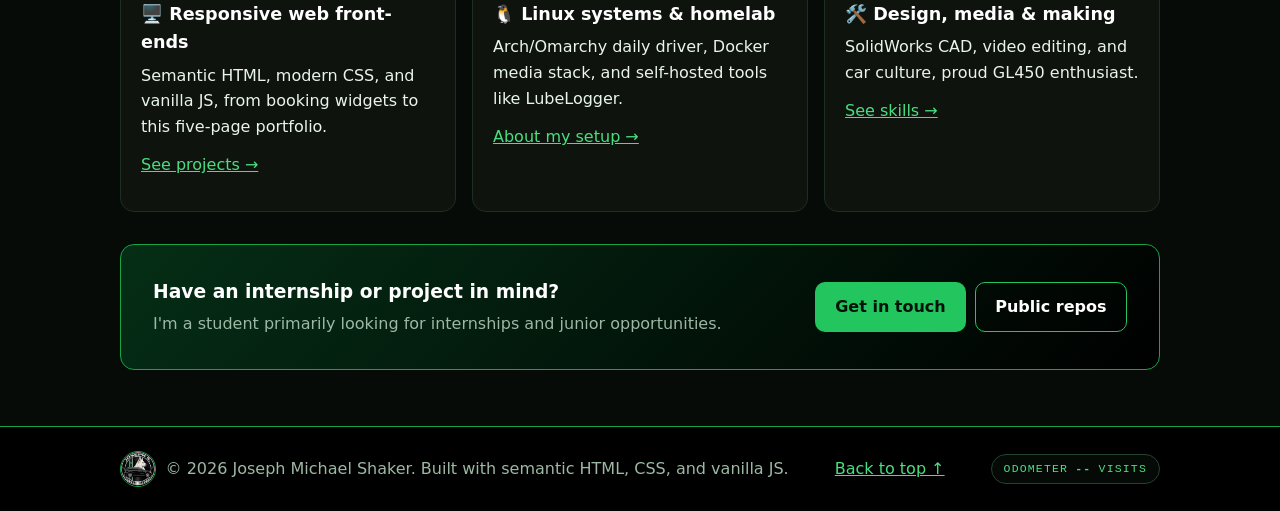
==== commit ea34389c: "Add Siri of Omarchy as a featured project and case study The offline push-to-talk assistant was only" ====
--- a/index.html
+++ b/index.html
@@ -188,7 +188,7 @@
       <div class="container">
         <h2 id="featured-heading">Featured work</h2>
         <p class="section-sub">A snapshot of what I've built. Full details live on the Projects page.</p>
-        <div class="feature-grid">
+        <div class="feature-grid feature-grid-4">
           <article class="feature-card">
             <img data-scrub-scale src="assets/lock-studio.png" alt="omarchy lock screen customizer app" loading="lazy" />
             <div>
@@ -211,6 +211,14 @@
               <h3>LubeLogger</h3>
               <p>Self-hosted maintenance tracking: fuel, services, costs, and reminders.</p>
               <p class="card-links"><a href="project-lubelogger.html">View project →</a><a href="https://github.com/hargata/lubelog" rel="noopener">Upstream ↗</a></p>
+            </div>
+          </article>
+          <article class="feature-card">
+            <img data-scrub-scale src="assets/siri-pipeline.svg" alt="Diagram of the Siri of Omarchy voice pipeline" loading="lazy" />
+            <div>
+              <h3>Siri of Omarchy</h3>
+              <p>Offline push-to-talk assistant: local speech recognition, a local LLM, and real desktop actions.</p>
+              <p class="card-links"><a href="project-siri.html">View project →</a><a href="https://github.com/Fiercejojo88862/omarchy-siri" rel="noopener">Source ↗</a></p>
             </div>
           </article>
         </div>
--- a/styles.css
+++ b/styles.css
@@ -76,7 +76,11 @@
 .section-alt { background: var(--bg2); }
 .section-sub { color: var(--muted); }
 .two-col { display: grid; grid-template-columns: 1.4fr .8fr; gap: 2rem; }
-h2 { font-size: 2rem; margin-top: 0; }
+h1, h2 { font-size: 2rem; margin-top: 0; }
+/* Cards and subsections promoted from h3 to h2 keep the smaller card scale */
+.h-compact { font-size: 1.17rem; margin: 1em 0 .5rem; color: #fff; }
+.project-body .h-compact { margin-top: 0; }
+.mini-card .h-compact { font-size: 1.1rem; margin: 0 0 .4rem; }
 .mt { margin-top: 2.5rem; }
 .info-card, .skill-group, .contact-form { background: var(--card); border: 1px solid var(--border); border-radius: var(--radius); padding: 1.25rem; }
 .timeline { display: grid; gap: .6rem; margin-top: 1rem; }
@@ -89,6 +93,8 @@
 .carousel-slide { min-width: 100%; }
 .project-card { background: var(--card); border: 1px solid var(--border); border-radius: var(--radius); overflow: hidden; margin-right: 1rem; }
 .project-card img { width: 100%; height: auto; display: block; background: #000; border-bottom: 1px solid var(--border); }
+/* Case-study hero screenshot */
+.case-shot { width: 100%; height: auto; border-radius: 14px; border: 1px solid var(--border); }
 .project-body { padding: 1.25rem; }
 .project-body h3 { color: #fff; }
 .stack { color: var(--muted); font-size: .95rem; }
@@ -188,6 +194,7 @@
 @keyframes ticker { to { transform: translateX(-50%); } }
 /* Feature cards with thumbnails */
 .feature-grid { display: grid; grid-template-columns: repeat(3, 1fr); gap: 1rem; margin-top: 1.25rem; }
+.feature-grid-4 { grid-template-columns: repeat(2, 1fr); }
 .feature-card { background: var(--card); border: 1px solid var(--border); border-radius: var(--radius); overflow: hidden; }
 .feature-card img { width: 100%; height: 150px; object-fit: cover; object-position: top; display: block; border-bottom: 1px solid var(--border); }
 .feature-card div { padding: 1rem 1.25rem 1.25rem; }
@@ -242,7 +249,7 @@
 
 /* Responsive */
 @media (max-width: 860px) {
-  .hero-grid, .two-col, .skills-grid, .card-grid, .feature-grid { grid-template-columns: 1fr; }
+  .hero-grid, .two-col, .skills-grid, .card-grid, .feature-grid, .feature-grid-4 { grid-template-columns: 1fr; }
   .steps { grid-template-columns: repeat(2, 1fr); }
   .steps-3 { grid-template-columns: 1fr; }
   .stats-band { grid-template-columns: repeat(2, 1fr); }
@@ -253,7 +260,7 @@
 }
 @media (max-width: 480px) {
   .hero { padding: 2.5rem 0; }
-  h2 { font-size: 1.6rem; }
+  h1, h2 { font-size: 1.6rem; }
 }
 
 /* ============================================================
--- a/motion.css
+++ b/motion.css
@@ -66,6 +66,25 @@
   58%, 100% { background-position: 100% 0; }
 }
 
+/* iOS Safari composites the transformed word spans on their own layer, which
+   drops the h1's text-clipped gradient and can leave the name invisible. WebKit
+   also holds `animation-fill-mode: both` at its invisible start frame when the
+   word animation never runs. Render the name as plain solid text there; other
+   engines keep the sheen. */
+@supports (-webkit-touch-callout: none) {
+  .hero h1 {
+    background-image: none;
+    color: #fff;
+    -webkit-text-fill-color: #fff;
+    animation: none;
+  }
+  html.fx-ready .hero h1 .fx-word {
+    animation: none;
+    opacity: 1;
+    transform: none;
+  }
+}
+
 .eyebrow { animation: fx-eyebrow-glow 4.5s ease-in-out infinite; }
 @keyframes fx-eyebrow-glow {
   0%, 100% { text-shadow: 0 0 0 rgba(74,222,128,0); }
@@ -137,7 +156,7 @@
 
 /* ---------- Section headings: growing underline ---------- */
 .section h2, .heading-row h2 { position: relative; padding-bottom: .45rem; }
-.section h2::after, .heading-row h2::after {
+.section h2:not(.h-compact)::after, .heading-row h2::after {
   content: "";
   position: absolute;
   left: 0; bottom: 0;
@@ -324,7 +343,7 @@
   .btn::after { display: none; }
   .ticker { mask-image: none; -webkit-mask-image: none; }
   .timeline-item::before { transform: scaleY(1); transition: none; }
-  .section h2::after, .heading-row h2::after { transform: scaleX(1); transition: none; }
+  .section h2:not(.h-compact)::after, .heading-row h2::after { transform: scaleX(1); transition: none; }
   .feature-card img { animation: none; }
 }
 
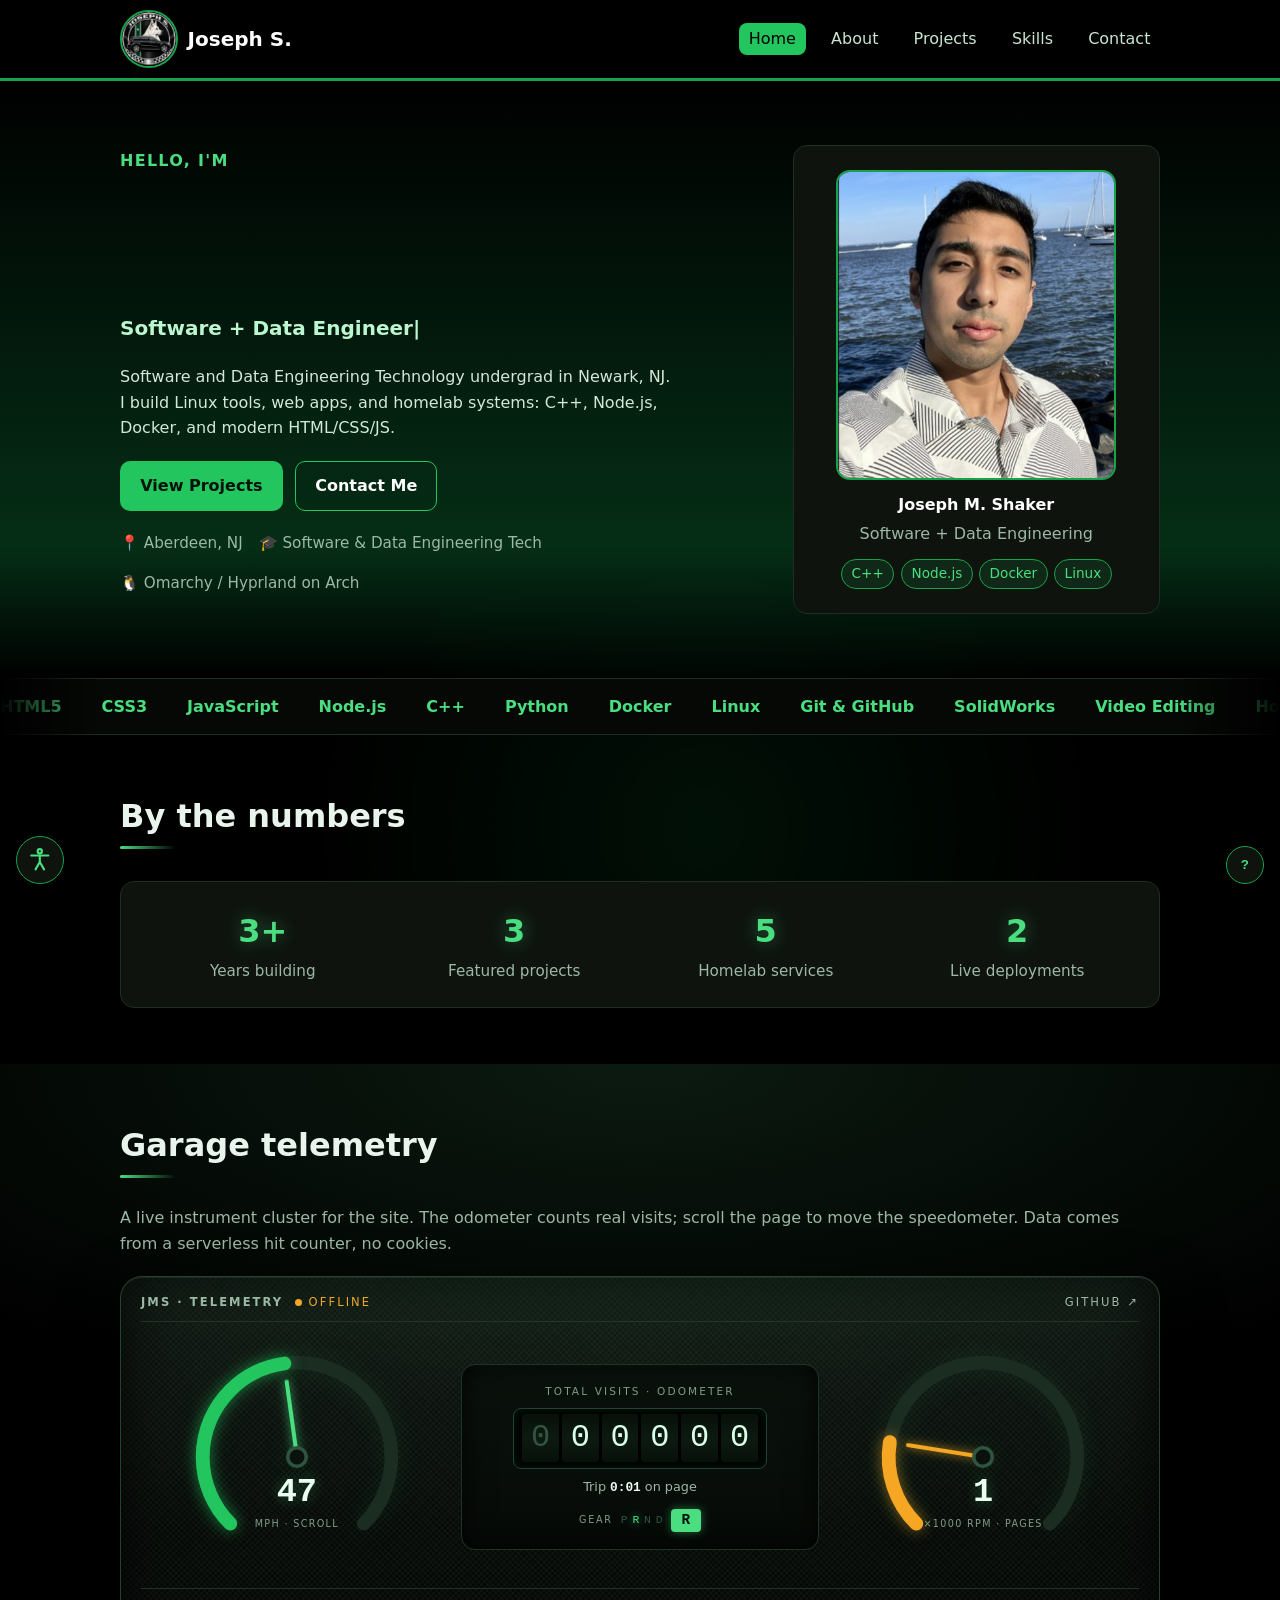
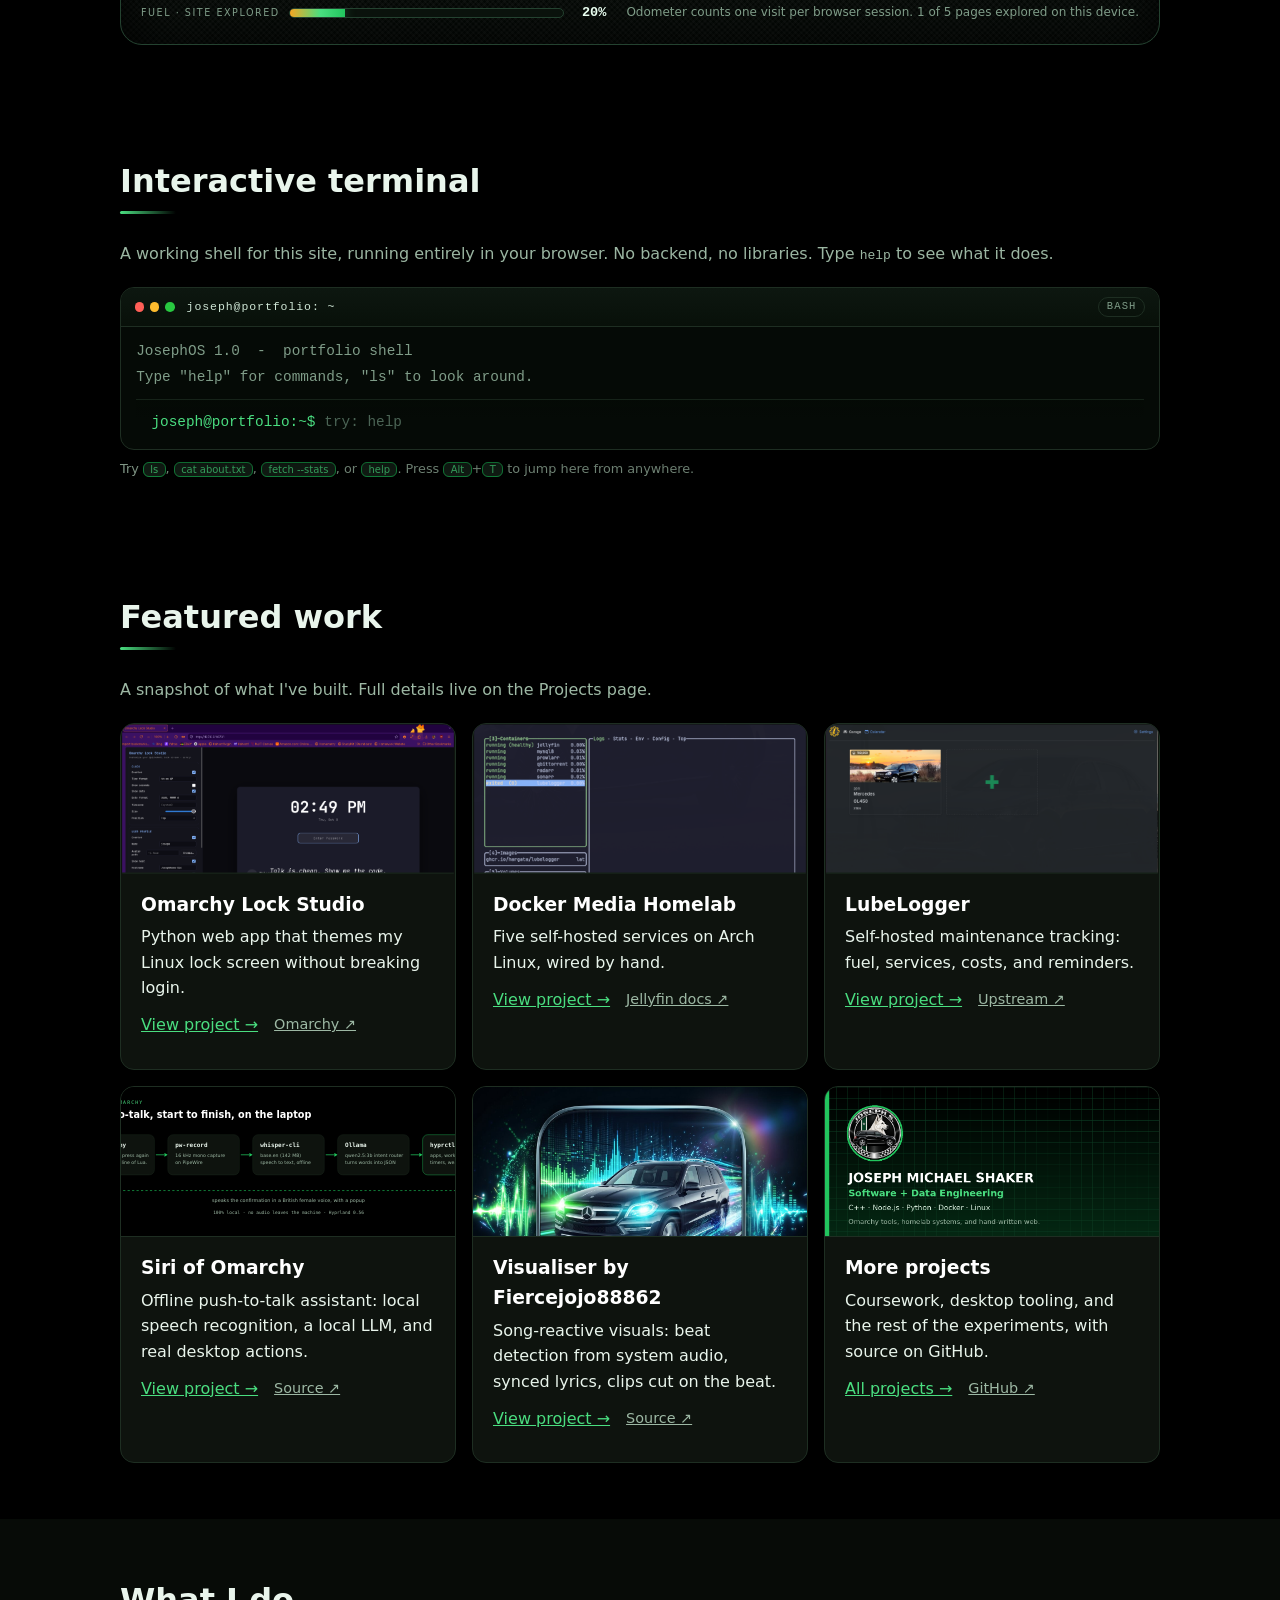
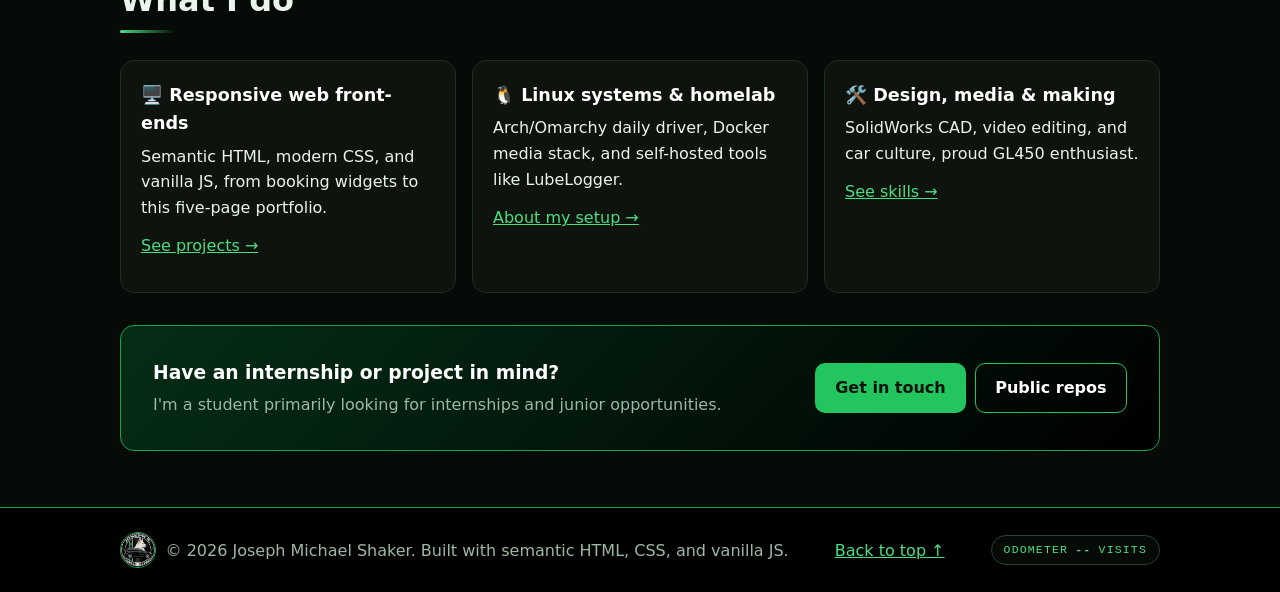
==== commit dfe888c0: "Add Visualiser by Fiercejojo88862 as a featured project and case study Fifth project: a case-study p" ====
--- a/index.html
+++ b/index.html
@@ -188,7 +188,7 @@
       <div class="container">
         <h2 id="featured-heading">Featured work</h2>
         <p class="section-sub">A snapshot of what I've built. Full details live on the Projects page.</p>
-        <div class="feature-grid feature-grid-4">
+        <div class="feature-grid">
           <article class="feature-card">
             <img data-scrub-scale src="assets/lock-studio.png" alt="omarchy lock screen customizer app" loading="lazy" />
             <div>
@@ -219,6 +219,22 @@
               <h3>Siri of Omarchy</h3>
               <p>Offline push-to-talk assistant: local speech recognition, a local LLM, and real desktop actions.</p>
               <p class="card-links"><a href="project-siri.html">View project →</a><a href="https://github.com/Fiercejojo88862/omarchy-siri" rel="noopener">Source ↗</a></p>
+            </div>
+          </article>
+          <article class="feature-card">
+            <img data-scrub-scale src="assets/visualiser.jpg" alt="Cover art for Visualiser by Fiercejojo88862" loading="lazy" />
+            <div>
+              <h3>Visualiser by Fiercejojo88862</h3>
+              <p>Song-reactive visuals: beat detection from system audio, synced lyrics, clips cut on the beat.</p>
+              <p class="card-links"><a href="project-visualiser.html">View project →</a><a href="https://github.com/Fiercejojo88862/visualiser-by-fiercejojo88862" rel="noopener">Source ↗</a></p>
+            </div>
+          </article>
+          <article class="feature-card">
+            <img data-scrub-scale src="assets/og-cover.png" alt="Joseph Michael Shaker portfolio cover graphic" loading="lazy" />
+            <div>
+              <h3>More projects</h3>
+              <p>Coursework, desktop tooling, and the rest of the experiments, with source on GitHub.</p>
+              <p class="card-links"><a href="projects.html">All projects →</a><a href="https://github.com/Fiercejojo88862?tab=repositories" rel="noopener">GitHub ↗</a></p>
             </div>
           </article>
         </div>
--- a/styles.css
+++ b/styles.css
@@ -91,7 +91,7 @@
 .carousel { overflow: hidden; border-radius: var(--radius); }
 .carousel-track { display: flex; transition: transform .4s ease; }
 .carousel-slide { min-width: 100%; }
-.project-card { background: var(--card); border: 1px solid var(--border); border-radius: var(--radius); overflow: hidden; margin-right: 1rem; }
+.project-card { background: var(--card); border: 1px solid var(--border); border-radius: var(--radius); overflow: hidden; }
 .project-card img { width: 100%; height: auto; display: block; background: #000; border-bottom: 1px solid var(--border); }
 /* Case-study hero screenshot */
 .case-shot { width: 100%; height: auto; border-radius: 14px; border: 1px solid var(--border); }
@@ -194,7 +194,6 @@
 @keyframes ticker { to { transform: translateX(-50%); } }
 /* Feature cards with thumbnails */
 .feature-grid { display: grid; grid-template-columns: repeat(3, 1fr); gap: 1rem; margin-top: 1.25rem; }
-.feature-grid-4 { grid-template-columns: repeat(2, 1fr); }
 .feature-card { background: var(--card); border: 1px solid var(--border); border-radius: var(--radius); overflow: hidden; }
 .feature-card img { width: 100%; height: 150px; object-fit: cover; object-position: top; display: block; border-bottom: 1px solid var(--border); }
 .feature-card div { padding: 1rem 1.25rem 1.25rem; }
@@ -249,7 +248,7 @@
 
 /* Responsive */
 @media (max-width: 860px) {
-  .hero-grid, .two-col, .skills-grid, .card-grid, .feature-grid, .feature-grid-4 { grid-template-columns: 1fr; }
+  .hero-grid, .two-col, .skills-grid, .card-grid, .feature-grid { grid-template-columns: 1fr; }
   .steps { grid-template-columns: repeat(2, 1fr); }
   .steps-3 { grid-template-columns: 1fr; }
   .stats-band { grid-template-columns: repeat(2, 1fr); }
